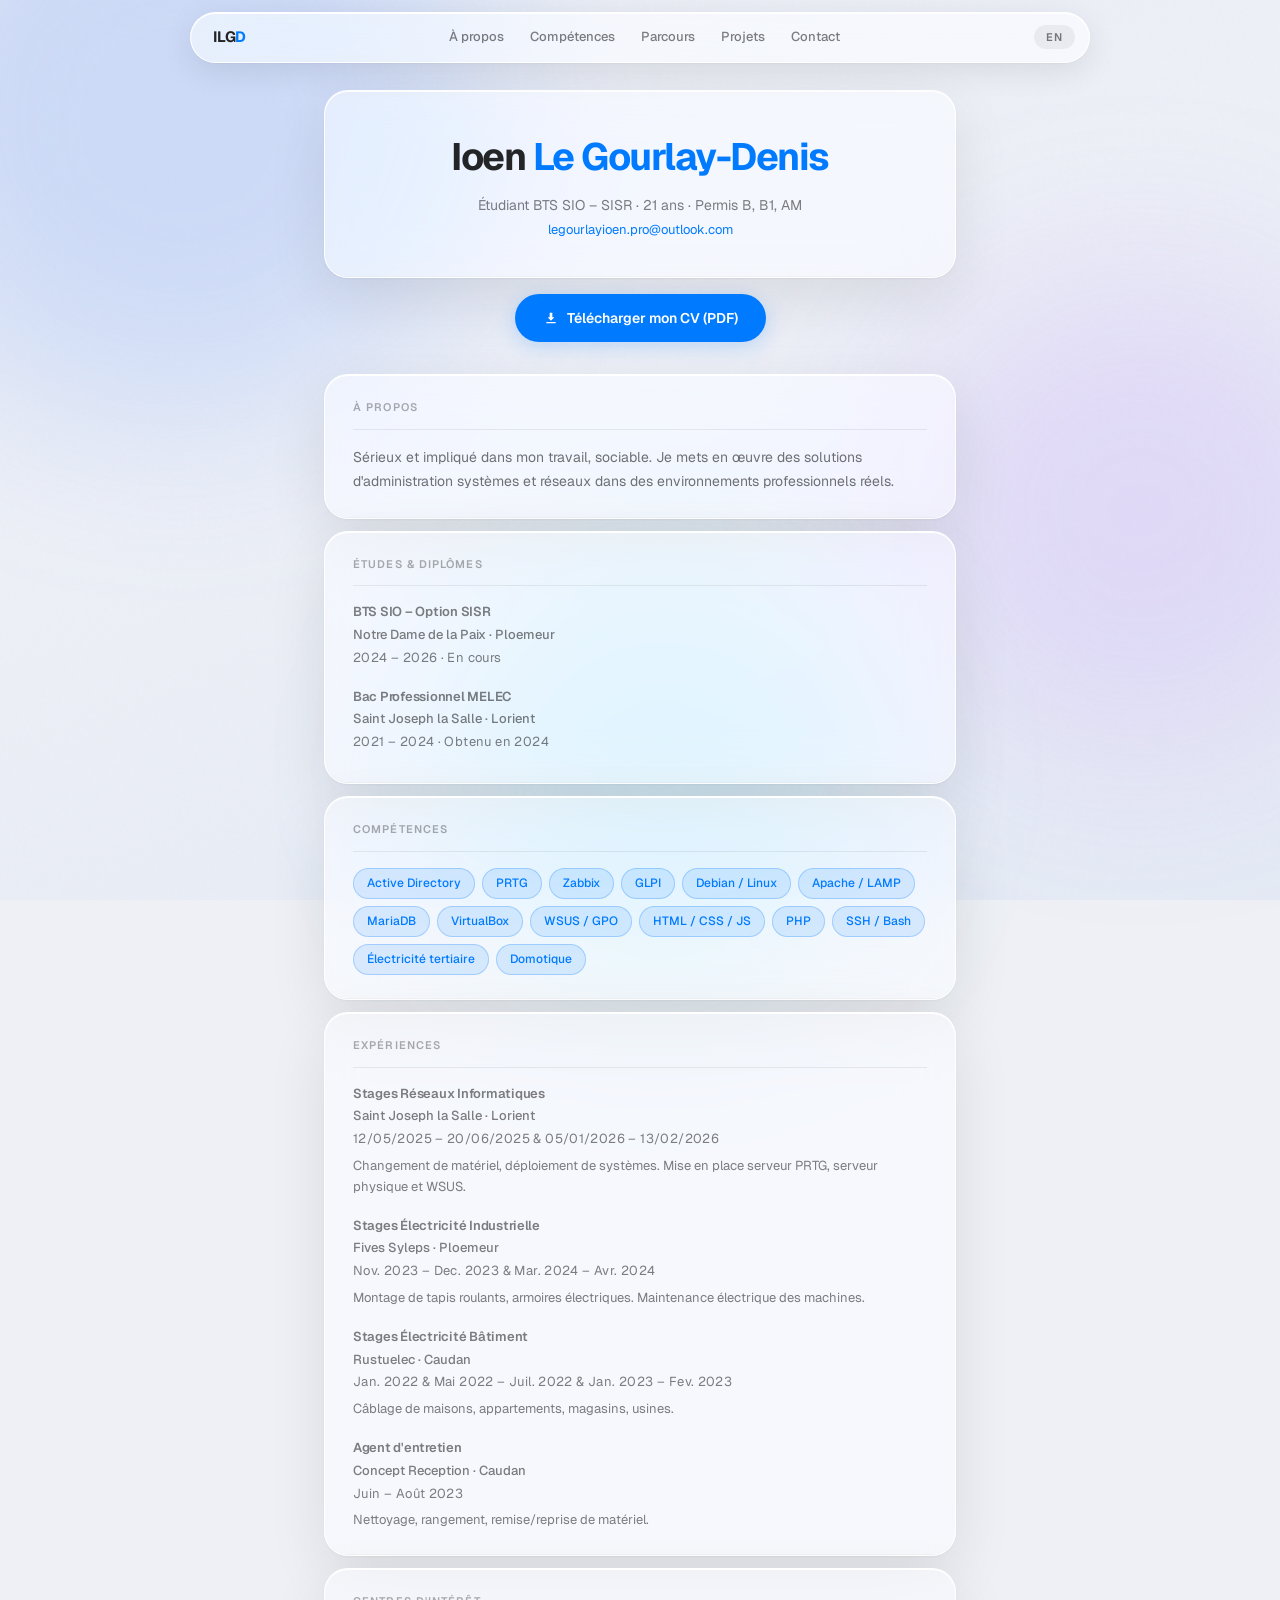
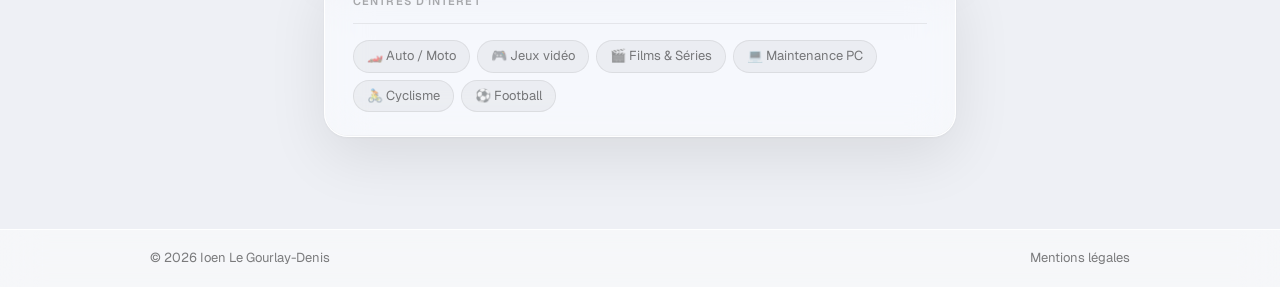
==== cv.html @ 11f740ef "Add files via upload" ====
<!DOCTYPE html>
<html lang="fr">
<head>
  <meta charset="UTF-8"/>
  <meta name="viewport" content="width=device-width,initial-scale=1.0"/>
  <title>CV — Ioen Le Gourlay-Denis</title>
  <link rel="preconnect" href="https://fonts.googleapis.com"/>
  <link rel="preconnect" href="https://fonts.gstatic.com" crossorigin/>
  <link href="https://fonts.googleapis.com/css2?family=Geist:wght@300;400;500;600;700;900&display=swap" rel="stylesheet"/>
  <link rel="stylesheet" href="styles.css"/>
</head>
<body>
<div class="bg-canvas" aria-hidden="true">
  <div class="bg-blob b1"></div><div class="bg-blob b2"></div><div class="bg-blob b3"></div>
  <div class="bg-noise"></div>
</div>
<nav class="site-nav" id="nav">
  <div class="nav-pill">
    <a href="index.html" class="nav-logo">ILG<em>D</em></a>
    <div class="nav-links">
      <a href="index.html#about"    class="nav-a" data-fr="À propos"    data-en="About">À propos</a>
      <a href="index.html#skills"   class="nav-a" data-fr="Compétences" data-en="Skills">Compétences</a>
      <a href="index.html#parcours" class="nav-a" data-fr="Parcours"    data-en="Journey">Parcours</a>
      <a href="index.html#projets"  class="nav-a" data-fr="Projets"     data-en="Projects">Projets</a>
      <a href="index.html#contact"  class="nav-a" data-fr="Contact"     data-en="Contact">Contact</a>
    </div>
    <button class="lang-btn" id="langBtn">EN</button>
    <button class="burger" id="burger"><span></span><span></span></button>
  </div>
</nav>
<div class="mobile-drawer glass" id="drawer">
  <a href="index.html#about"    data-fr="À propos"    data-en="About">À propos</a>
  <a href="index.html#skills"   data-fr="Compétences" data-en="Skills">Compétences</a>
  <a href="index.html#parcours" data-fr="Parcours"    data-en="Journey">Parcours</a>
  <a href="index.html#projets"  data-fr="Projets"     data-en="Projects">Projets</a>
  <a href="index.html#contact"  data-fr="Contact"     data-en="Contact">Contact</a>
</div>

<main class="cv-page">
  <div class="container" style="max-width:680px; margin-top: 90px;">

    <div class="glass cv-top-card ios-anim" data-d="0">
      <div class="cv-name">Ioen <span>Le Gourlay-Denis</span></div>
      <p class="cv-subtitle" data-fr="Étudiant BTS SIO – SISR · 21 ans · Permis B, B1, AM" data-en="BTS SIO – SISR Student · 21 y.o. · Driving licences B, B1, AM">Étudiant BTS SIO – SISR · 21 ans · Permis B, B1, AM</p>
      <p class="cv-email">legourlayioen.pro@outlook.com</p>
    </div>

    <div class="cv-dl-wrap ios-anim" data-d="60">
      <a href="cv_hellocv.pdf" download class="btn-dl">
        <svg width="16" height="16" viewBox="0 0 24 24" fill="currentColor" aria-hidden="true"><path d="M12 16l-5-5h3V4h4v7h3l-5 5zm-7 2h14v2H5v-2z"/></svg>
        <span data-fr="Télécharger mon CV (PDF)" data-en="Download my CV (PDF)">Télécharger mon CV (PDF)</span>
      </a>
    </div>

    <div class="glass cv-block ios-anim" data-d="100">
      <p class="cv-block-title" data-fr="À propos" data-en="About">À propos</p>
      <p style="font-size:14px;color:rgba(0,0,0,0.55);line-height:1.7" data-fr="Sérieux et impliqué dans mon travail, sociable. Je mets en œuvre des solutions d'administration systèmes et réseaux dans des environnements professionnels réels." data-en="Committed and thorough in my work, sociable. I implement systems and network administration solutions in real professional environments.">Sérieux et impliqué dans mon travail, sociable. Je mets en œuvre des solutions d'administration systèmes et réseaux dans des environnements professionnels réels.</p>
    </div>

    <div class="glass cv-block ios-anim" data-d="140">
      <p class="cv-block-title" data-fr="Études & Diplômes" data-en="Education">Études & Diplômes</p>
      <div class="cv-entry">
        <p class="cv-entry-name" data-fr="BTS SIO – Option SISR" data-en="BTS SIO – SISR">BTS SIO – Option SISR</p>
        <p class="cv-entry-place">Notre Dame de la Paix · Ploemeur</p>
        <p class="cv-entry-date" data-fr="2024 – 2026 · En cours" data-en="2024 – 2026 · Ongoing">2024 – 2026 · En cours</p>
      </div>
      <div class="cv-entry">
        <p class="cv-entry-name" data-fr="Bac Professionnel MELEC" data-en="Vocational Bac – MELEC">Bac Professionnel MELEC</p>
        <p class="cv-entry-place">Saint Joseph la Salle · Lorient</p>
        <p class="cv-entry-date" data-fr="2021 – 2024 · Obtenu en 2024" data-en="2021 – 2024 · Obtained in 2024">2021 – 2024 · Obtenu en 2024</p>
      </div>
    </div>

    <div class="glass cv-block ios-anim" data-d="180">
      <p class="cv-block-title" data-fr="Compétences" data-en="Skills">Compétences</p>
      <div class="skill-chips">
        <span class="skill-chip">Active Directory</span>
        <span class="skill-chip">PRTG</span>
        <span class="skill-chip">Zabbix</span>
        <span class="skill-chip">GLPI</span>
        <span class="skill-chip">Debian / Linux</span>
        <span class="skill-chip">Apache / LAMP</span>
        <span class="skill-chip">MariaDB</span>
        <span class="skill-chip">VirtualBox</span>
        <span class="skill-chip">WSUS / GPO</span>
        <span class="skill-chip">HTML / CSS / JS</span>
        <span class="skill-chip">PHP</span>
        <span class="skill-chip">SSH / Bash</span>
        <span class="skill-chip" data-fr="Électricité tertiaire" data-en="Tertiary electricity">Électricité tertiaire</span>
        <span class="skill-chip" data-fr="Domotique" data-en="Home automation">Domotique</span>
      </div>
    </div>

    <div class="glass cv-block ios-anim" data-d="220">
      <p class="cv-block-title" data-fr="Expériences" data-en="Experience">Expériences</p>
      <div class="cv-entry">
        <p class="cv-entry-name" data-fr="Stages Réseaux Informatiques" data-en="IT Network Internships">Stages Réseaux Informatiques</p>
        <p class="cv-entry-place">Saint Joseph la Salle · Lorient</p>
        <p class="cv-entry-date">12/05/2025 – 20/06/2025 &amp; 05/01/2026 – 13/02/2026</p>
        <p data-fr="Changement de matériel, déploiement de systèmes. Mise en place serveur PRTG, serveur physique et WSUS." data-en="Hardware upgrades, systems deployment. Setup of PRTG server, physical server and WSUS.">Changement de matériel, déploiement de systèmes. Mise en place serveur PRTG, serveur physique et WSUS.</p>
      </div>
      <div class="cv-entry">
        <p class="cv-entry-name" data-fr="Stages Électricité Industrielle" data-en="Industrial Electrical Internships">Stages Électricité Industrielle</p>
        <p class="cv-entry-place">Fives Syleps · Ploemeur</p>
        <p class="cv-entry-date">Nov. 2023 – Dec. 2023 & Mar. 2024 – Avr. 2024</p>
        <p data-fr="Montage de tapis roulants, armoires électriques. Maintenance électrique des machines." data-en="Assembly of conveyor belts, electrical panels. Machine electrical maintenance.">Montage de tapis roulants, armoires électriques. Maintenance électrique des machines.</p>
      </div>
      <div class="cv-entry">
        <p class="cv-entry-name" data-fr="Stages Électricité Bâtiment" data-en="Building Electrical Internships">Stages Électricité Bâtiment</p>
        <p class="cv-entry-place">Rustuelec · Caudan</p>
        <p class="cv-entry-date">Jan. 2022 & Mai 2022 – Juil. 2022 & Jan. 2023 – Fev. 2023</p>
        <p data-fr="Câblage de maisons, appartements, magasins, usines." data-en="Wiring of houses, apartments, shops and factories.">Câblage de maisons, appartements, magasins, usines.</p>
      </div>
      <div class="cv-entry">
        <p class="cv-entry-name" data-fr="Agent d'entretien" data-en="Maintenance Agent">Agent d'entretien</p>
        <p class="cv-entry-place">Concept Reception · Caudan</p>
        <p class="cv-entry-date" data-fr="Juin – Août 2023" data-en="June – August 2023">Juin – Août 2023</p>
        <p data-fr="Nettoyage, rangement, remise/reprise de matériel." data-en="Cleaning, tidying, equipment handover.">Nettoyage, rangement, remise/reprise de matériel.</p>
      </div>
    </div>

    <div class="glass cv-block ios-anim" data-d="260">
      <p class="cv-block-title" data-fr="Centres d'intérêt" data-en="Interests">Centres d'intérêt</p>
      <div class="interest-chips">
        <span class="interest-chip">🏎️ Auto / Moto</span>
        <span class="interest-chip">🎮 Jeux vidéo</span>
        <span class="interest-chip">🎬 Films &amp; Séries</span>
        <span class="interest-chip">💻 Maintenance PC</span>
        <span class="interest-chip">🚴 Cyclisme</span>
        <span class="interest-chip">⚽ Football</span>
      </div>
    </div>

  </div>
</main>

<footer class="site-footer">
  <div class="footer-inner">
    <span>© 2026 Ioen Le Gourlay-Denis</span>
    <a href="mentions-legales.html" data-fr="Mentions légales" data-en="Legal notice">Mentions légales</a>
  </div>
</footer>
<script src="script.js"></script>
</body>
</html>
---- styles.css ----
@import url('https://fonts.googleapis.com/css2?family=Geist:wght@300;400;500;600;700;900&display=swap');

/* ── Reset ── */
*,*::before,*::after{margin:0;padding:0;box-sizing:border-box;}
html{scroll-behavior:smooth;height:100%;}
body{
  font-family:'Geist',system-ui,sans-serif;
  background:#eef0f5;
  color:#0a0a0f;
  line-height:1.6;
  overflow-x:hidden;
  min-height:100%;
}
img{max-width:100%;display:block;}
a{color:inherit;text-decoration:none;}
ul{list-style:none;}
button{cursor:pointer;border:none;background:none;font-family:inherit;}

/* ── CSS Variables ── */
:root{
  --blue:#007AFF;
  --blue-light:rgba(0,122,255,0.12);
  --blue-border:rgba(0,122,255,0.25);
  --blue-glow:rgba(0,122,255,0.22);
  --glass-bg:rgba(255,255,255,0.52);
  --glass-border:rgba(255,255,255,0.95);
  --glass-shadow:0 1px 0 rgba(255,255,255,1) inset, 0 -0.5px 0 rgba(0,0,0,0.05) inset, 0 20px 60px rgba(0,0,0,0.09), 0 1px 3px rgba(0,0,0,0.05);
  --text:rgba(0,0,0,0.85);
  --text-2:rgba(0,0,0,0.5);
  --text-3:rgba(0,0,0,0.32);
  --nav-h:64px;
  --r:24px;
  --r-sm:16px;
  --r-xs:10px;
}

/* ── Background ── */
.bg-canvas{
  position:fixed;inset:0;z-index:0;pointer-events:none;
  background:linear-gradient(160deg,#e8ecf5 0%,#edf0f7 40%,#e4eaf5 100%);
}
.bg-blob{position:absolute;border-radius:50%;filter:blur(90px);pointer-events:none;}
.b1{width:600px;height:600px;top:-180px;left:-120px;background:rgba(100,150,255,0.22);animation:blobDrift 18s ease-in-out infinite;}
.b2{width:480px;height:480px;top:30%;right:-100px;background:rgba(180,130,255,0.18);animation:blobDrift 22s ease-in-out infinite reverse;}
.b3{width:420px;height:420px;bottom:-80px;left:35%;background:rgba(80,200,220,0.16);animation:blobDrift 26s ease-in-out infinite;}
@keyframes blobDrift{
  0%,100%{transform:translate(0,0) scale(1);}
  33%{transform:translate(30px,-50px) scale(1.06);}
  66%{transform:translate(-25px,35px) scale(0.94);}
}
.bg-noise{position:absolute;inset:0;opacity:0.025;background-image:url("data:image/svg+xml,%3Csvg viewBox='0 0 256 256' xmlns='http://www.w3.org/2000/svg'%3E%3Cfilter id='n'%3E%3CfeTurbulence type='fractalNoise' baseFrequency='0.9' numOctaves='4'/%3E%3C/filter%3E%3Crect width='100%25' height='100%25' filter='url(%23n)'/%3E%3C/svg%3E");}

/* ── Glass surface ── */
.glass{
  background:var(--glass-bg);
  backdrop-filter:blur(22px) saturate(1.9);
  -webkit-backdrop-filter:blur(22px) saturate(1.9);
  border:0.5px solid var(--glass-border);
  border-radius:var(--r);
  box-shadow:var(--glass-shadow);
  position:relative;overflow:hidden;
}
/* Top highlight */
.glass::before{
  content:'';position:absolute;top:0;left:0;right:0;height:1px;
  background:linear-gradient(90deg,transparent 0%,rgba(255,255,255,0.95) 25%,rgba(255,255,255,0.95) 75%,transparent 100%);
  pointer-events:none;z-index:1;
}
/* Shimmer sweep */
.glass::after{
  content:'';position:absolute;top:0;left:-80%;width:45%;height:100%;
  background:linear-gradient(110deg,transparent 0%,rgba(255,255,255,0.14) 50%,transparent 100%);
  pointer-events:none;z-index:1;
  animation:shimmerSweep 5s ease-in-out infinite;
}
@keyframes shimmerSweep{0%{left:-80%;}55%,100%{left:130%;}}

/* ── Nav ── */
.site-nav{
  position:fixed;top:0;left:0;right:0;z-index:100;
  padding:12px 24px;
}
.nav-pill{
  max-width:900px;margin:0 auto;
  display:flex;align-items:center;gap:6px;
  background:rgba(255,255,255,0.58);
  backdrop-filter:blur(28px) saturate(2);
  -webkit-backdrop-filter:blur(28px) saturate(2);
  border:0.5px solid rgba(255,255,255,0.98);
  border-radius:100px;
  padding:8px 14px;
  box-shadow:0 1px 0 rgba(255,255,255,1) inset,0 8px 32px rgba(0,0,0,0.09),0 1px 2px rgba(0,0,0,0.04);
}
.nav-logo{font-weight:700;font-size:15px;color:var(--text);letter-spacing:-0.04em;padding:0 8px;flex-shrink:0;}
.nav-logo em{color:var(--blue);font-style:normal;}
.nav-links{display:flex;gap:2px;flex:1;justify-content:center;}
.nav-a{font-size:13px;font-weight:500;color:var(--text-2);padding:6px 12px;border-radius:100px;transition:all 0.2s;}
.nav-a:hover{color:var(--text);background:rgba(0,0,0,0.055);}
.nav-a.active{color:var(--text);background:rgba(0,0,0,0.07);}
.lang-btn{
  font-size:11px;font-weight:600;letter-spacing:0.07em;color:var(--text-2);
  background:rgba(0,0,0,0.055);padding:5px 12px;border-radius:100px;
  transition:all 0.2s;flex-shrink:0;
}
.lang-btn:hover{color:var(--text);background:rgba(0,0,0,0.09);}
.burger{display:none;flex-direction:column;gap:5px;padding:8px;flex-shrink:0;}
.burger span{display:block;width:20px;height:1.5px;background:var(--text-2);border-radius:2px;transition:all 0.25s;}
.burger.open span:first-child{transform:rotate(45deg) translate(4.5px,4.5px);}
.burger.open span:last-child{transform:rotate(-45deg) translate(4.5px,-4.5px);}

/* Mobile drawer */
.mobile-drawer{
  display:none;position:fixed;
  top:calc(var(--nav-h) + 4px);left:12px;right:12px;
  z-index:99;padding:10px;border-radius:var(--r);
  flex-direction:column;gap:2px;
  opacity:0;transform:translateY(-10px) scale(0.97);pointer-events:none;
  transition:all 0.28s cubic-bezier(0.34,1.2,0.64,1);
}
.mobile-drawer.open{opacity:1;transform:translateY(0) scale(1);pointer-events:all;}
.mobile-drawer a{
  display:block;padding:12px 16px;border-radius:var(--r-xs);
  font-size:15px;font-weight:500;color:var(--text-2);
  transition:all 0.18s;
}
.mobile-drawer a:hover{color:var(--text);background:rgba(0,0,0,0.04);}

/* ── Layout ── */
main{position:relative;z-index:1;}
.container{max-width:980px;margin:0 auto;padding:0 24px;}
.section{padding:80px 0;}

/* Section header */
.sec-header{text-align:center;margin-bottom:48px;}
.eyebrow{
  display:inline-block;
  font-size:11px;font-weight:600;letter-spacing:0.1em;text-transform:uppercase;
  color:var(--blue);background:var(--blue-light);
  padding:4px 14px;border-radius:100px;
  border:0.5px solid var(--blue-border);
  margin-bottom:10px;
}
.sec-header h2{
  font-size:clamp(28px,4vw,40px);font-weight:700;
  letter-spacing:-0.04em;color:var(--text);line-height:1.1;
}

/* ── iOS scroll animation ── */
.ios-anim{
  opacity:0;
  transform:translateY(24px);
  filter:blur(6px);
  transition:
    opacity 0.65s cubic-bezier(0.34,1.1,0.64,1),
    transform 0.65s cubic-bezier(0.34,1.1,0.64,1),
    filter 0.65s ease;
}
.ios-anim.in{opacity:1;transform:translateY(0);filter:blur(0);}

/* ── HERO ── */
.hero-section{
  min-height:100vh;display:flex;flex-direction:column;
  align-items:center;justify-content:center;
  padding:calc(var(--nav-h) + 32px) 24px 60px;
  gap:24px;
}
.hero-card{
  width:100%;max-width:520px;
  padding:40px 36px 32px;
  display:flex;flex-direction:column;align-items:center;text-align:center;
}
.hero-photo-wrap{position:relative;margin-bottom:20px;}
.hero-photo{
  width:88px;height:88px;border-radius:50%;object-fit:cover;
  border:2.5px solid rgba(255,255,255,0.9);
  box-shadow:0 0 0 1px rgba(0,0,0,0.06),0 8px 24px rgba(0,0,0,0.12);
}
.hero-photo-ring{
  position:absolute;inset:-5px;border-radius:50%;
  background:conic-gradient(from 180deg,rgba(255,255,255,0.9),rgba(255,255,255,0.1),rgba(255,255,255,0.9));
  z-index:-1;
}
.hero-badge{
  display:inline-block;
  font-size:11px;font-weight:600;letter-spacing:0.08em;text-transform:uppercase;
  color:var(--blue);background:var(--blue-light);
  border:0.5px solid var(--blue-border);
  padding:4px 14px;border-radius:100px;
  margin-bottom:14px;
}
.hero-name{
  font-size:clamp(32px,6vw,52px);font-weight:700;
  letter-spacing:-0.05em;line-height:1.05;
  color:var(--text);margin-bottom:10px;
}
.hero-name span{color:var(--blue);}
.hero-sub{font-size:14px;color:var(--text-2);font-weight:400;letter-spacing:0.01em;margin-bottom:24px;}
.hero-actions{display:flex;gap:10px;justify-content:center;flex-wrap:wrap;margin-bottom:24px;}
.btn-primary{
  background:var(--blue);color:#fff;
  font-size:14px;font-weight:600;
  padding:11px 24px;border-radius:100px;
  transition:all 0.22s;
  box-shadow:0 4px 16px var(--blue-glow);
}
.btn-primary:hover{background:#0066DD;transform:translateY(-2px);box-shadow:0 8px 24px var(--blue-glow);}
.btn-ghost{
  background:rgba(0,0,0,0.055);color:var(--text);
  font-size:14px;font-weight:500;
  padding:11px 24px;border-radius:100px;
  border:0.5px solid rgba(0,0,0,0.1);
  transition:all 0.22s;
}
.btn-ghost:hover{background:rgba(0,0,0,0.09);}
.hero-socials{display:flex;gap:8px;flex-wrap:wrap;justify-content:center;}
.social-pill{
  display:inline-flex;align-items:center;gap:6px;
  font-size:12px;font-weight:500;color:var(--text-2);
  background:rgba(0,0,0,0.045);
  border:0.5px solid rgba(0,0,0,0.08);
  padding:6px 14px;border-radius:100px;
  transition:all 0.2s;
}
.social-pill svg{flex-shrink:0;}
.social-pill:hover{color:var(--text);background:rgba(0,0,0,0.08);transform:translateY(-1px);}

/* Scroll cue */
.scroll-cue{
  display:flex;flex-direction:column;align-items:center;gap:6px;
  animation:scrollBounce 2.5s ease-in-out infinite;
}
.scroll-cue-track{
  width:28px;height:44px;border-radius:14px;
  border:1.5px solid rgba(0,0,0,0.15);
  display:flex;align-items:flex-start;justify-content:center;
  padding-top:6px;
}
.scroll-cue-dot{
  width:4px;height:4px;border-radius:50%;
  background:rgba(0,0,0,0.35);
  animation:scrollDot 2.5s ease-in-out infinite;
}
@keyframes scrollBounce{0%,100%{opacity:0.4;}50%{opacity:0.9;}}
@keyframes scrollDot{0%{transform:translateY(0);opacity:1;}100%{transform:translateY(18px);opacity:0;}}

/* ── ABOUT ── */
.about-grid{
  display:grid;
  grid-template-columns:repeat(auto-fit,minmax(260px,1fr));
  gap:14px;
}
.about-card{padding:28px 24px;}
.about-icon{font-size:28px;margin-bottom:14px;display:block;}
.about-card h3{font-size:16px;font-weight:600;color:var(--text);letter-spacing:-0.02em;margin-bottom:8px;}
.about-card p{font-size:14px;color:var(--text-2);line-height:1.65;}

/* ── SKILLS ── */
.skills-grid{display:grid;grid-template-columns:repeat(auto-fit,minmax(280px,1fr));gap:14px;}
.skill-card{padding:28px 26px;}
.skill-card h3{
  font-size:13px;font-weight:600;letter-spacing:0.06em;text-transform:uppercase;
  color:var(--text-3);margin-bottom:20px;
  padding-bottom:14px;border-bottom:0.5px solid rgba(0,0,0,0.08);
}
.bars{display:flex;flex-direction:column;gap:14px;}
.bar-row{display:flex;align-items:center;gap:10px;}
.bar-row>span{font-size:13px;font-weight:500;color:var(--text);min-width:130px;}
.bar-track{flex:1;height:4px;background:rgba(0,0,0,0.07);border-radius:4px;overflow:hidden;}
.bar-fill{height:100%;border-radius:4px;background:linear-gradient(90deg,var(--blue),#34AADC);width:0;transition:width 1.1s cubic-bezier(0.4,0,0.2,1);}
.bar-row>em{font-style:normal;font-size:12px;font-weight:600;color:var(--blue);min-width:30px;text-align:right;}

/* ── TIMELINE ── */
.timeline{position:relative;max-width:700px;margin:0 auto;padding:4px 0;}
.tl-line{
  position:absolute;top:0;bottom:0;
  left:18px;width:1px;
  background:linear-gradient(to bottom,transparent,rgba(0,0,0,0.12) 8%,rgba(0,0,0,0.12) 92%,transparent);
}
.tl-item{
  display:flex;align-items:flex-start;gap:24px;
  padding-left:52px;margin-bottom:16px;position:relative;
}
.tl-dot{
  position:absolute;left:11px;top:22px;
  width:15px;height:15px;border-radius:50%;
  background:#fff;border:1.5px solid var(--blue);
  box-shadow:0 0 0 4px rgba(0,122,255,0.12);
  flex-shrink:0;
}
.tl-card{padding:22px 24px;width:100%;}
.tl-card time{
  display:inline-block;font-size:11px;font-weight:600;letter-spacing:0.07em;text-transform:uppercase;
  color:var(--blue);margin-bottom:6px;
}
.tl-card h3{font-size:16px;font-weight:600;color:var(--text);letter-spacing:-0.02em;margin-bottom:3px;}
.tl-place{font-size:12px;color:var(--blue);font-weight:500;margin-bottom:8px;}
.tl-card p:last-child{font-size:13px;color:var(--text-2);line-height:1.6;}

/* ── PROJECTS ── */
.projects-grid{
  display:grid;
  grid-template-columns:repeat(auto-fill,minmax(290px,1fr));
  gap:14px;
}
.proj-card{
  display:flex;align-items:flex-start;gap:14px;
  padding:22px 20px;transition:transform 0.25s cubic-bezier(0.34,1.2,0.64,1),box-shadow 0.25s;
}
.proj-card:hover{transform:translateY(-5px);box-shadow:var(--glass-shadow),0 0 0 1px rgba(0,122,255,0.12);}
.proj-icon{
  font-size:22px;width:48px;height:48px;flex-shrink:0;
  display:flex;align-items:center;justify-content:center;
  background:rgba(255,255,255,0.7);border:0.5px solid rgba(0,0,0,0.07);
  border-radius:14px;
}
.proj-body{flex:1;}
.proj-body h3{font-size:15px;font-weight:600;color:var(--text);letter-spacing:-0.02em;margin-bottom:5px;}
.proj-body p{font-size:13px;color:var(--text-2);line-height:1.55;margin-bottom:10px;}
.proj-tags{display:flex;flex-wrap:wrap;gap:5px;}
.proj-tags span{
  font-size:11px;font-weight:500;color:var(--blue);
  background:var(--blue-light);padding:3px 10px;
  border-radius:100px;border:0.5px solid var(--blue-border);
}
.proj-arrow{
  font-size:16px;color:var(--text-3);flex-shrink:0;
  transition:all 0.2s;padding-top:2px;
}
.proj-card:hover .proj-arrow{color:var(--blue);transform:translate(2px,-2px);}

/* ── CONTACT ── */
.contact-grid{display:grid;grid-template-columns:1fr 1.5fr;gap:14px;align-items:start;}
.contact-info-card,.contact-form-card{padding:28px 26px;}
.contact-info-card h3,.contact-form-card h3{
  font-size:16px;font-weight:600;color:var(--text);letter-spacing:-0.02em;margin-bottom:20px;
}
.contact-rows{display:flex;flex-direction:column;gap:8px;}
.cr{
  display:flex;align-items:center;gap:12px;
  padding:14px 16px;border-radius:var(--r-sm);
  background:rgba(255,255,255,0.5);
  border:0.5px solid rgba(255,255,255,0.9);
  transition:all 0.22s;
}
.cr:hover{background:rgba(255,255,255,0.75);transform:translateX(3px);}
.cr-icon{font-size:18px;flex-shrink:0;}
.cr-texts{display:flex;flex-direction:column;gap:1px;}
.cr-label{font-size:11px;font-weight:600;letter-spacing:0.07em;text-transform:uppercase;color:var(--text-3);}
.cr-val{font-size:13px;font-weight:500;color:var(--text);}

/* Form */
.cform{display:flex;flex-direction:column;gap:14px;}
.cform-row{display:flex;flex-direction:column;gap:6px;}
.cform-row label{font-size:12px;font-weight:600;letter-spacing:0.05em;text-transform:uppercase;color:var(--text-3);}
.cform-row input,.cform-row textarea{
  background:rgba(255,255,255,0.55);
  border:0.5px solid rgba(0,0,0,0.1);
  border-radius:var(--r-xs);
  font-family:'Geist',sans-serif;
  font-size:14px;color:var(--text);
  padding:11px 14px;outline:none;resize:none;
  transition:all 0.2s;
}
.cform-row input::placeholder,.cform-row textarea::placeholder{color:var(--text-3);}
.cform-row input:focus,.cform-row textarea:focus{
  border-color:rgba(0,122,255,0.5);
  background:rgba(255,255,255,0.8);
  box-shadow:0 0 0 4px rgba(0,122,255,0.1);
}
.btn-block{width:100%;justify-content:center;font-size:15px;padding:13px;}
.form-status{font-size:13px;color:var(--blue);text-align:center;min-height:1.2em;margin-top:2px;}

/* ── CV PAGE ── */
.cv-page{padding-top:calc(var(--nav-h)+40px);padding-bottom:80px;}
.cv-top-card{max-width:640px;margin:0 auto 16px;padding:36px 32px;text-align:center;}
.cv-name{font-size:clamp(26px,4vw,38px);font-weight:700;letter-spacing:-0.04em;color:var(--text);margin-bottom:6px;}
.cv-name span{color:var(--blue);}
.cv-subtitle{font-size:14px;color:var(--text-2);margin-bottom:4px;}
.cv-email{font-size:13px;color:var(--blue);}
.cv-dl-wrap{max-width:640px;margin:0 auto 32px;display:flex;justify-content:center;}
.btn-dl{
  display:inline-flex;align-items:center;gap:8px;
  background:var(--blue);color:#fff;
  font-size:14px;font-weight:600;
  padding:13px 28px;border-radius:100px;
  box-shadow:0 4px 20px var(--blue-glow);
  transition:all 0.22s;
}
.btn-dl:hover{background:#0066DD;transform:translateY(-2px);box-shadow:0 8px 28px var(--blue-glow);}
.cv-block{max-width:640px;margin:0 auto 12px;padding:24px 28px;}
.cv-block-title{
  font-size:11px;font-weight:600;letter-spacing:0.1em;text-transform:uppercase;
  color:var(--text-3);margin-bottom:16px;
  padding-bottom:12px;border-bottom:0.5px solid rgba(0,0,0,0.07);
}
.cv-entry{margin-bottom:18px;}
.cv-entry:last-child{margin-bottom:0;}
.cv-entry-name{font-size:15px;font-weight:600;color:var(--text);letter-spacing:-0.02em;margin-bottom:2px;}
.cv-entry-place{font-size:12px;color:var(--blue);font-weight:500;margin-bottom:2px;}
.cv-entry-date{font-size:11px;color:var(--text-3);letter-spacing:0.03em;margin-bottom:6px;}
.cv-entry p{font-size:13px;color:var(--text-2);line-height:1.6;}
.skill-chips{display:flex;flex-wrap:wrap;gap:7px;}
.skill-chip{
  font-size:12px;font-weight:500;color:var(--blue);
  background:var(--blue-light);padding:5px 13px;
  border-radius:100px;border:0.5px solid var(--blue-border);
}
.interest-chips{display:flex;flex-wrap:wrap;gap:7px;}
.interest-chip{
  font-size:13px;color:var(--text-2);
  background:rgba(0,0,0,0.045);padding:5px 13px;
  border-radius:100px;border:0.5px solid rgba(0,0,0,0.07);
}

/* ── PROJECT DETAIL ── */
.proj-detail-page{padding-top:calc(var(--nav-h)+40px);padding-bottom:80px;}
.proj-detail-page .container{max-width:760px;}
.proj-detail-hero{margin-bottom:28px;}
.proj-detail-hero .eyebrow{margin-bottom:10px;}
.proj-detail-hero h1{
  font-size:clamp(26px,4vw,40px);font-weight:700;
  letter-spacing:-0.04em;color:var(--text);margin-bottom:8px;line-height:1.1;
}
.proj-detail-hero .meta{font-size:13px;color:var(--text-2);line-height:1.6;}
.detail-card{padding:26px;margin-bottom:12px;}
.detail-card h2{
  font-size:14px;font-weight:600;letter-spacing:0.05em;text-transform:uppercase;
  color:var(--text-3);margin-bottom:14px;
  padding-bottom:10px;border-bottom:0.5px solid rgba(0,0,0,0.07);
}
.detail-card h3{font-size:14px;font-weight:600;color:var(--text);margin:14px 0 6px;}
.detail-card p{font-size:14px;color:var(--text-2);line-height:1.7;margin-bottom:8px;}
.detail-card ul,.detail-card ol{
  font-size:14px;color:var(--text-2);line-height:1.7;
  padding-left:20px;margin-bottom:8px;
}
.detail-card li{margin-bottom:4px;}
.detail-card pre{
  background:rgba(0,0,0,0.04);border:0.5px solid rgba(0,0,0,0.09);
  border-radius:var(--r-xs);padding:16px;
  overflow-x:auto;font-size:13px;color:rgba(0,0,0,0.75);
  line-height:1.6;margin:10px 0;
  font-family:'Geist Mono','Fira Code',monospace;
}
.detail-card code{
  font-family:'Geist Mono','Fira Code',monospace;
  font-size:0.88em;color:var(--blue);
  background:var(--blue-light);padding:1px 6px;border-radius:5px;
}
.detail-card pre code{background:none;color:inherit;padding:0;}

/* ── FOOTER ── */
.site-footer{
  position:relative;z-index:1;
  background:rgba(255,255,255,0.45);
  backdrop-filter:blur(20px);
  -webkit-backdrop-filter:blur(20px);
  border-top:0.5px solid rgba(255,255,255,0.9);
  padding:18px 24px;
}
.footer-inner{
  max-width:980px;margin:0 auto;
  display:flex;justify-content:space-between;align-items:center;flex-wrap:wrap;gap:12px;
  font-size:13px;color:var(--text-2);
}
.footer-inner a{color:var(--text-2);transition:color 0.2s;}
.footer-inner a:hover{color:var(--blue);}

/* ── Responsive ── */
@media(max-width:860px){
  .nav-links{display:none;}
  .burger{display:flex;}
  .mobile-drawer{display:flex;}
  .contact-grid{grid-template-columns:1fr;}
}
@media(max-width:600px){
  .section{padding:56px 0;}
  .hero-name{font-size:34px;}
  .about-grid,.skills-grid{grid-template-columns:1fr;}
  .projects-grid{grid-template-columns:1fr;}
  .hero-actions{flex-direction:column;align-items:stretch;}
  .btn-primary,.btn-ghost{text-align:center;}
}
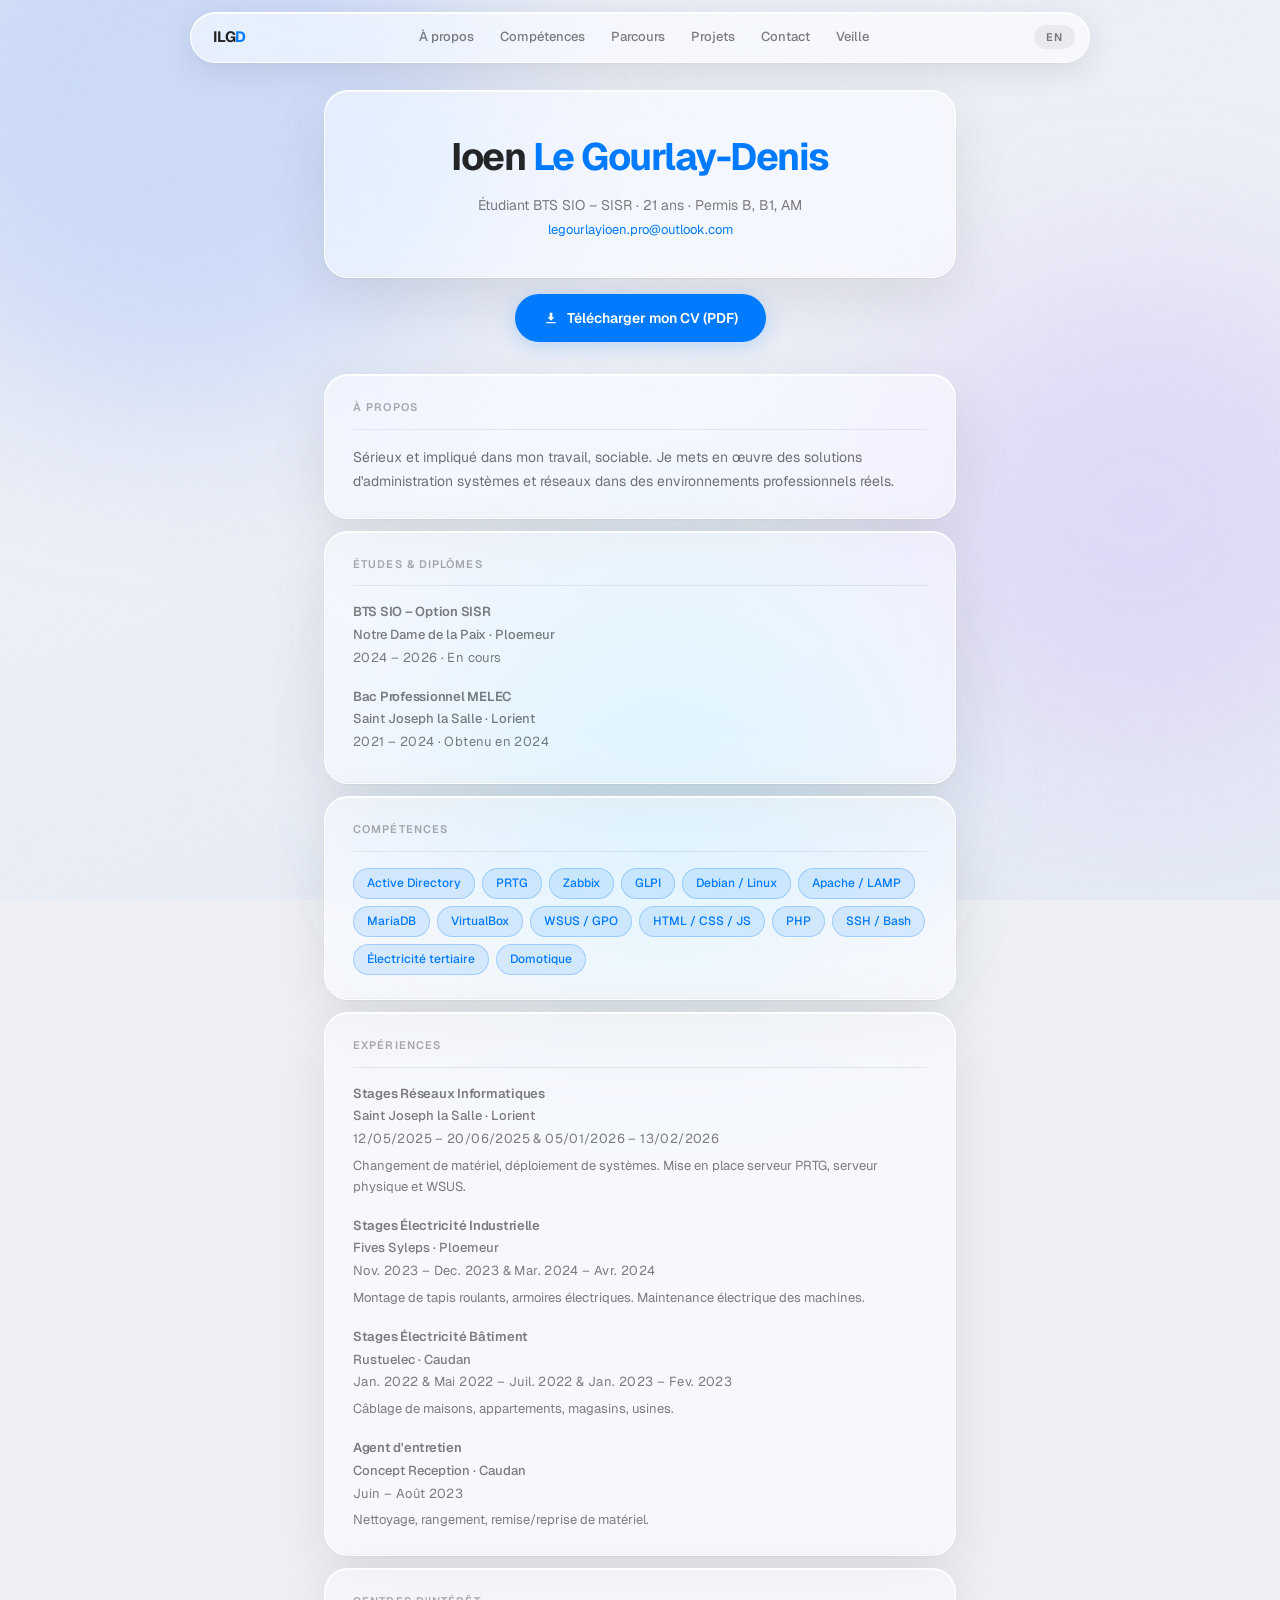
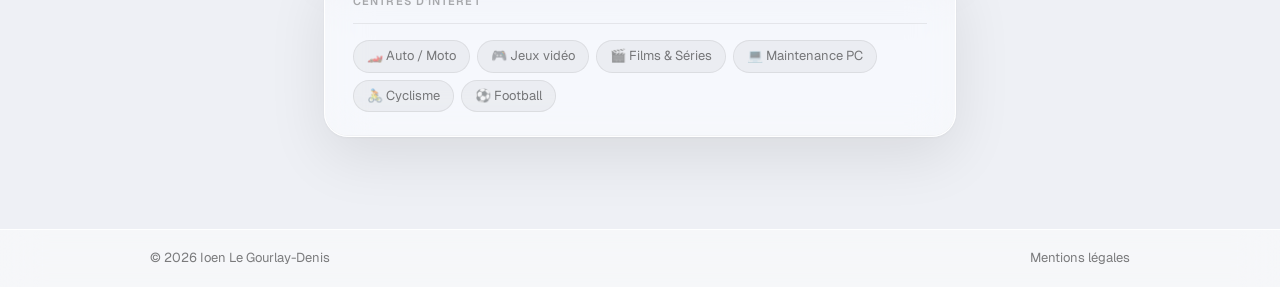
==== commit e5070bb9: "Update cv.html" ====
--- a/cv.html
+++ b/cv.html
@@ -23,6 +23,7 @@
       <a href="index.html#parcours" class="nav-a" data-fr="Parcours"    data-en="Journey">Parcours</a>
       <a href="index.html#projets"  class="nav-a" data-fr="Projets"     data-en="Projects">Projets</a>
       <a href="index.html#contact"  class="nav-a" data-fr="Contact"     data-en="Contact">Contact</a>
+      <a href="veilletechnologique.html"   class="nav-a" data-fr="Veille"          data-en="Tech Watch">Veille</a>
     </div>
     <button class="lang-btn" id="langBtn">EN</button>
     <button class="burger" id="burger"><span></span><span></span></button>
@@ -34,6 +35,7 @@
   <a href="index.html#parcours" data-fr="Parcours"    data-en="Journey">Parcours</a>
   <a href="index.html#projets"  data-fr="Projets"     data-en="Projects">Projets</a>
   <a href="index.html#contact"  data-fr="Contact"     data-en="Contact">Contact</a>
+  <a href="veilletechnologique.html"   class="nav-a" data-fr="Veille"          data-en="Tech Watch">Veille</a>
 </div>
 
 <main class="cv-page">
@@ -142,4 +144,4 @@
 </footer>
 <script src="script.js"></script>
 </body>
-</html>+</html>
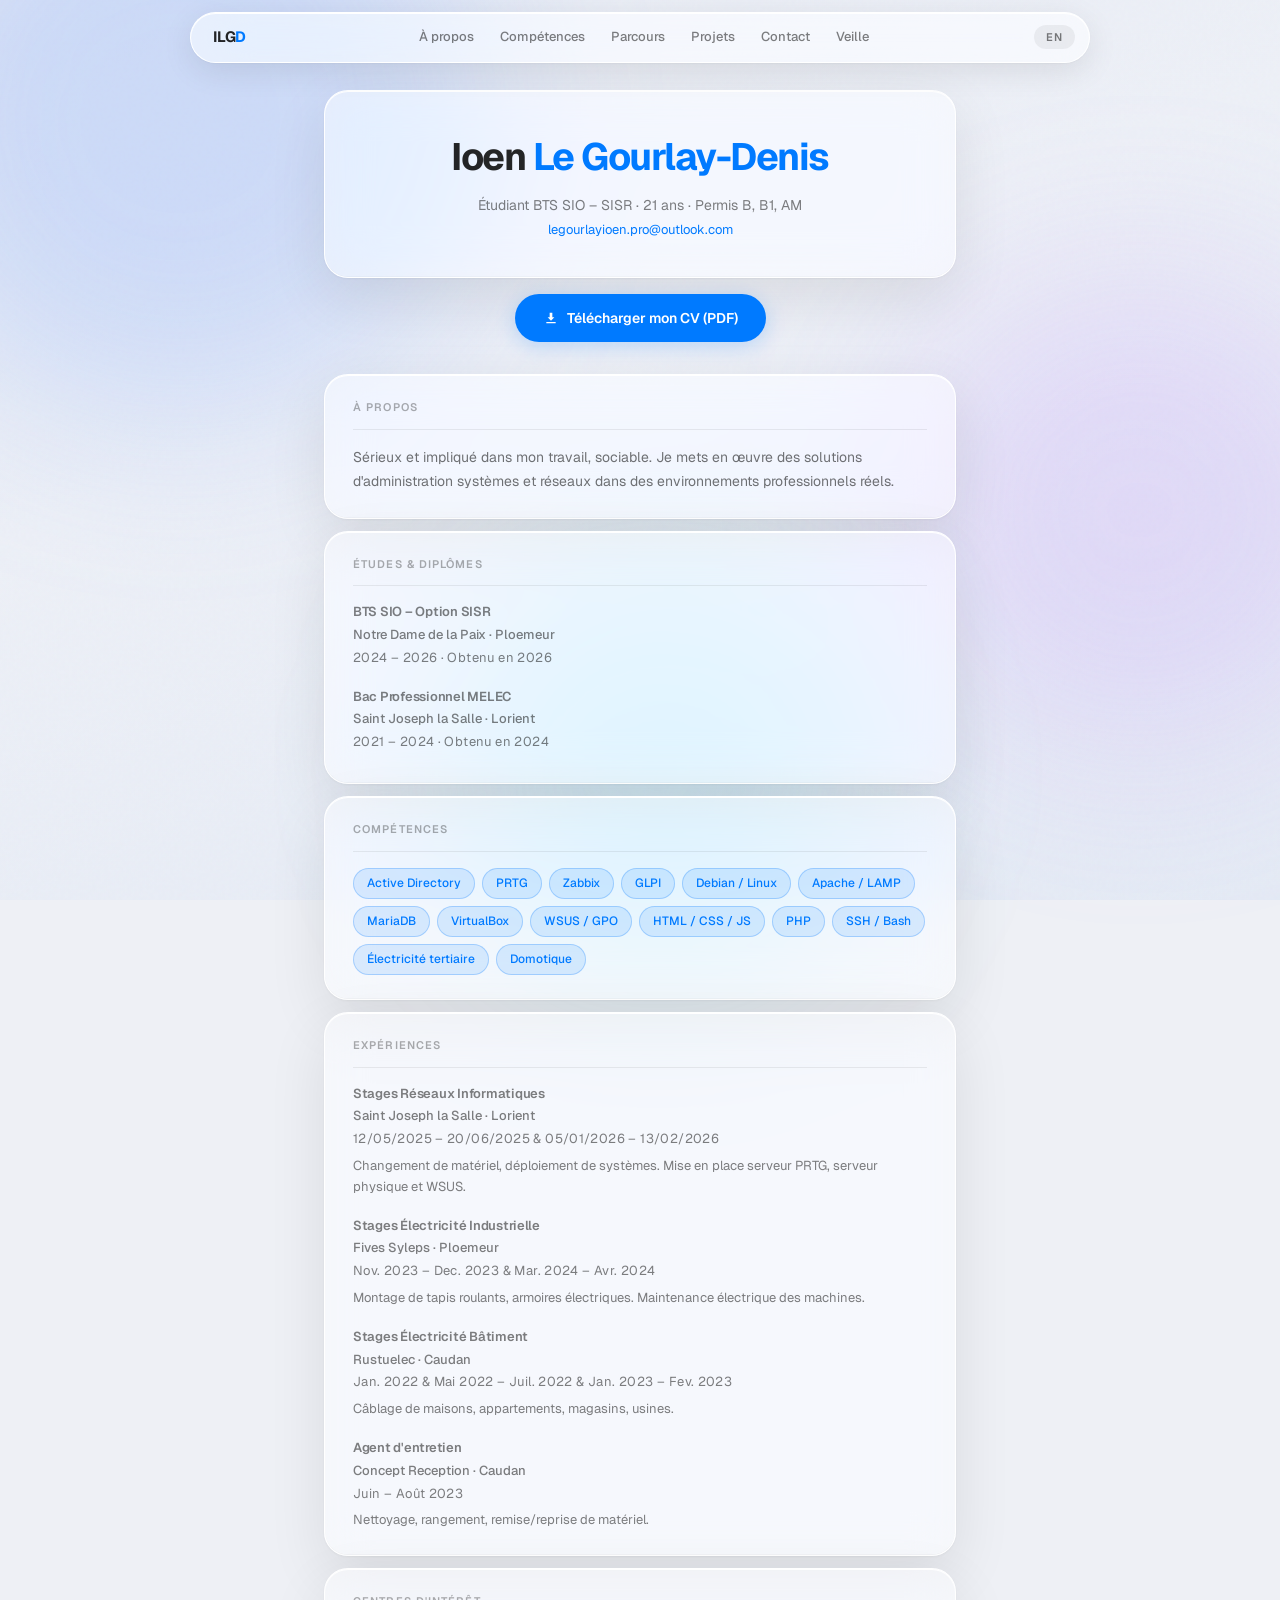
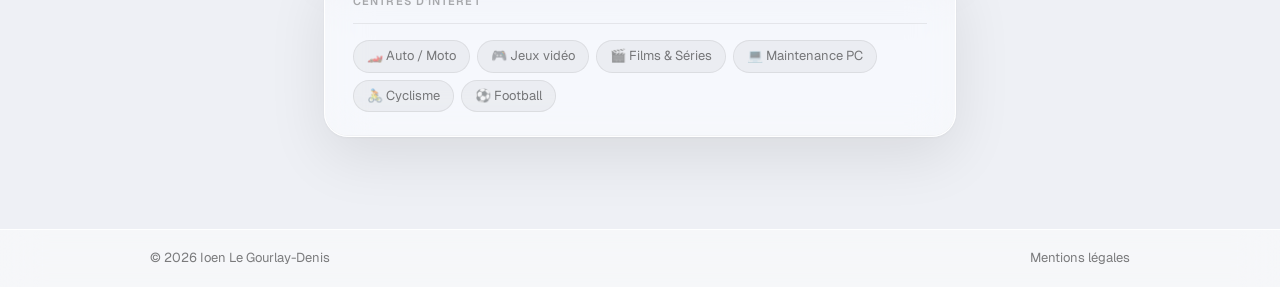
==== commit 2f1ca91c: "Update cv.html" ====
--- a/cv.html
+++ b/cv.html
@@ -64,7 +64,7 @@
       <div class="cv-entry">
         <p class="cv-entry-name" data-fr="BTS SIO – Option SISR" data-en="BTS SIO – SISR">BTS SIO – Option SISR</p>
         <p class="cv-entry-place">Notre Dame de la Paix · Ploemeur</p>
-        <p class="cv-entry-date" data-fr="2024 – 2026 · En cours" data-en="2024 – 2026 · Ongoing">2024 – 2026 · En cours</p>
+        <p class="cv-entry-date" data-fr="2024 – 2026 · Obtenu en 2026" data-en="2024 – 2026 · Obtained in 2026">2024 – 2026 · Obtenu en 2026</p>
       </div>
       <div class="cv-entry">
         <p class="cv-entry-name" data-fr="Bac Professionnel MELEC" data-en="Vocational Bac – MELEC">Bac Professionnel MELEC</p>
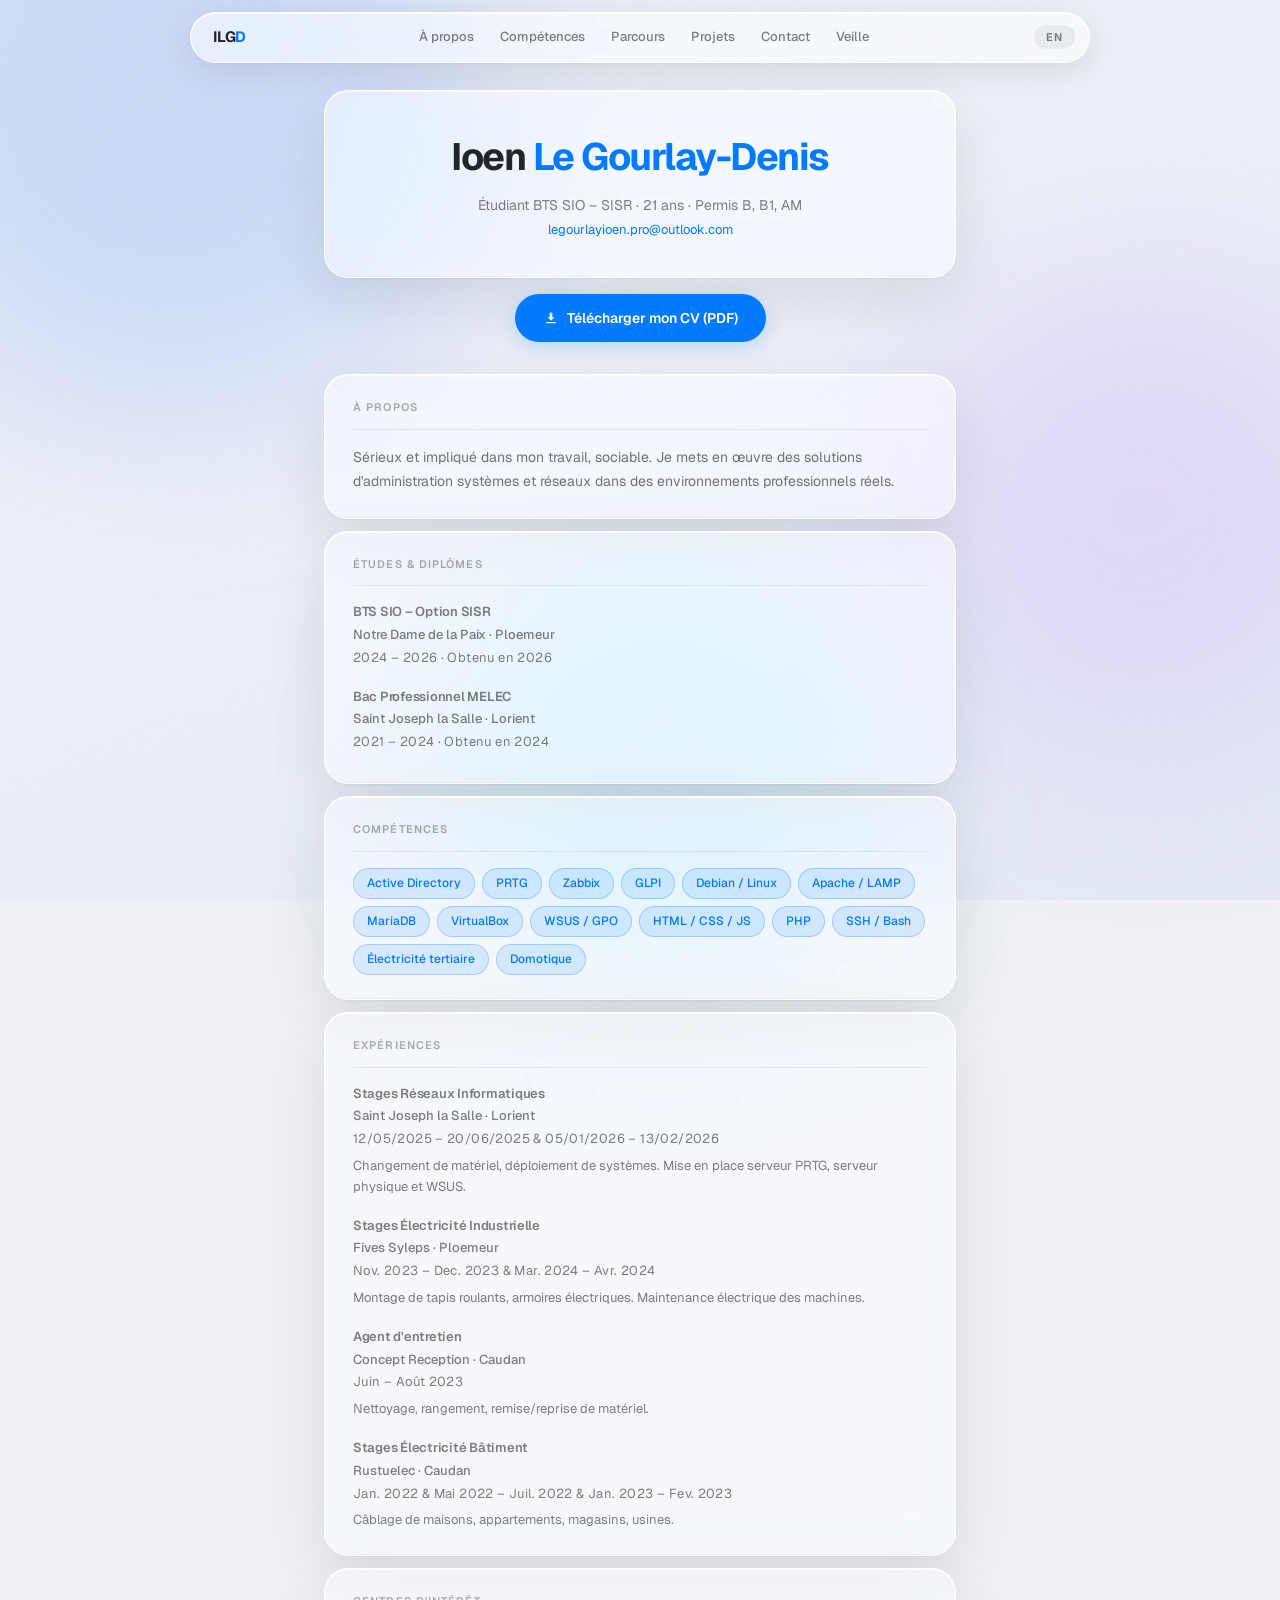
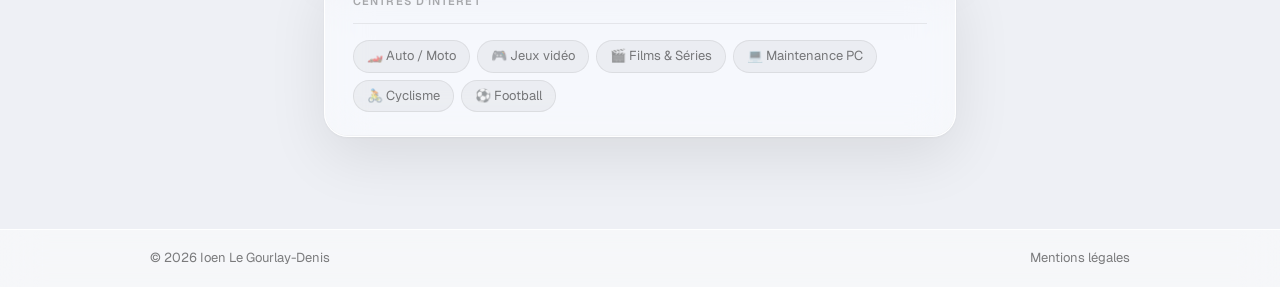
==== commit 23297739: "Update cv.html" ====
--- a/cv.html
+++ b/cv.html
@@ -108,16 +108,16 @@
         <p data-fr="Montage de tapis roulants, armoires électriques. Maintenance électrique des machines." data-en="Assembly of conveyor belts, electrical panels. Machine electrical maintenance.">Montage de tapis roulants, armoires électriques. Maintenance électrique des machines.</p>
       </div>
       <div class="cv-entry">
+        <p class="cv-entry-name" data-fr="Agent d'entretien" data-en="Maintenance Agent">Agent d'entretien</p>
+        <p class="cv-entry-place">Concept Reception · Caudan</p>
+        <p class="cv-entry-date" data-fr="Juin – Août 2023" data-en="June – August 2023">Juin – Août 2023</p>
+        <p data-fr="Nettoyage, rangement, remise/reprise de matériel." data-en="Cleaning, tidying, equipment handover.">Nettoyage, rangement, remise/reprise de matériel.</p>
+      </div>
+      <div class="cv-entry">
         <p class="cv-entry-name" data-fr="Stages Électricité Bâtiment" data-en="Building Electrical Internships">Stages Électricité Bâtiment</p>
         <p class="cv-entry-place">Rustuelec · Caudan</p>
         <p class="cv-entry-date">Jan. 2022 & Mai 2022 – Juil. 2022 & Jan. 2023 – Fev. 2023</p>
         <p data-fr="Câblage de maisons, appartements, magasins, usines." data-en="Wiring of houses, apartments, shops and factories.">Câblage de maisons, appartements, magasins, usines.</p>
-      </div>
-      <div class="cv-entry">
-        <p class="cv-entry-name" data-fr="Agent d'entretien" data-en="Maintenance Agent">Agent d'entretien</p>
-        <p class="cv-entry-place">Concept Reception · Caudan</p>
-        <p class="cv-entry-date" data-fr="Juin – Août 2023" data-en="June – August 2023">Juin – Août 2023</p>
-        <p data-fr="Nettoyage, rangement, remise/reprise de matériel." data-en="Cleaning, tidying, equipment handover.">Nettoyage, rangement, remise/reprise de matériel.</p>
       </div>
     </div>
 
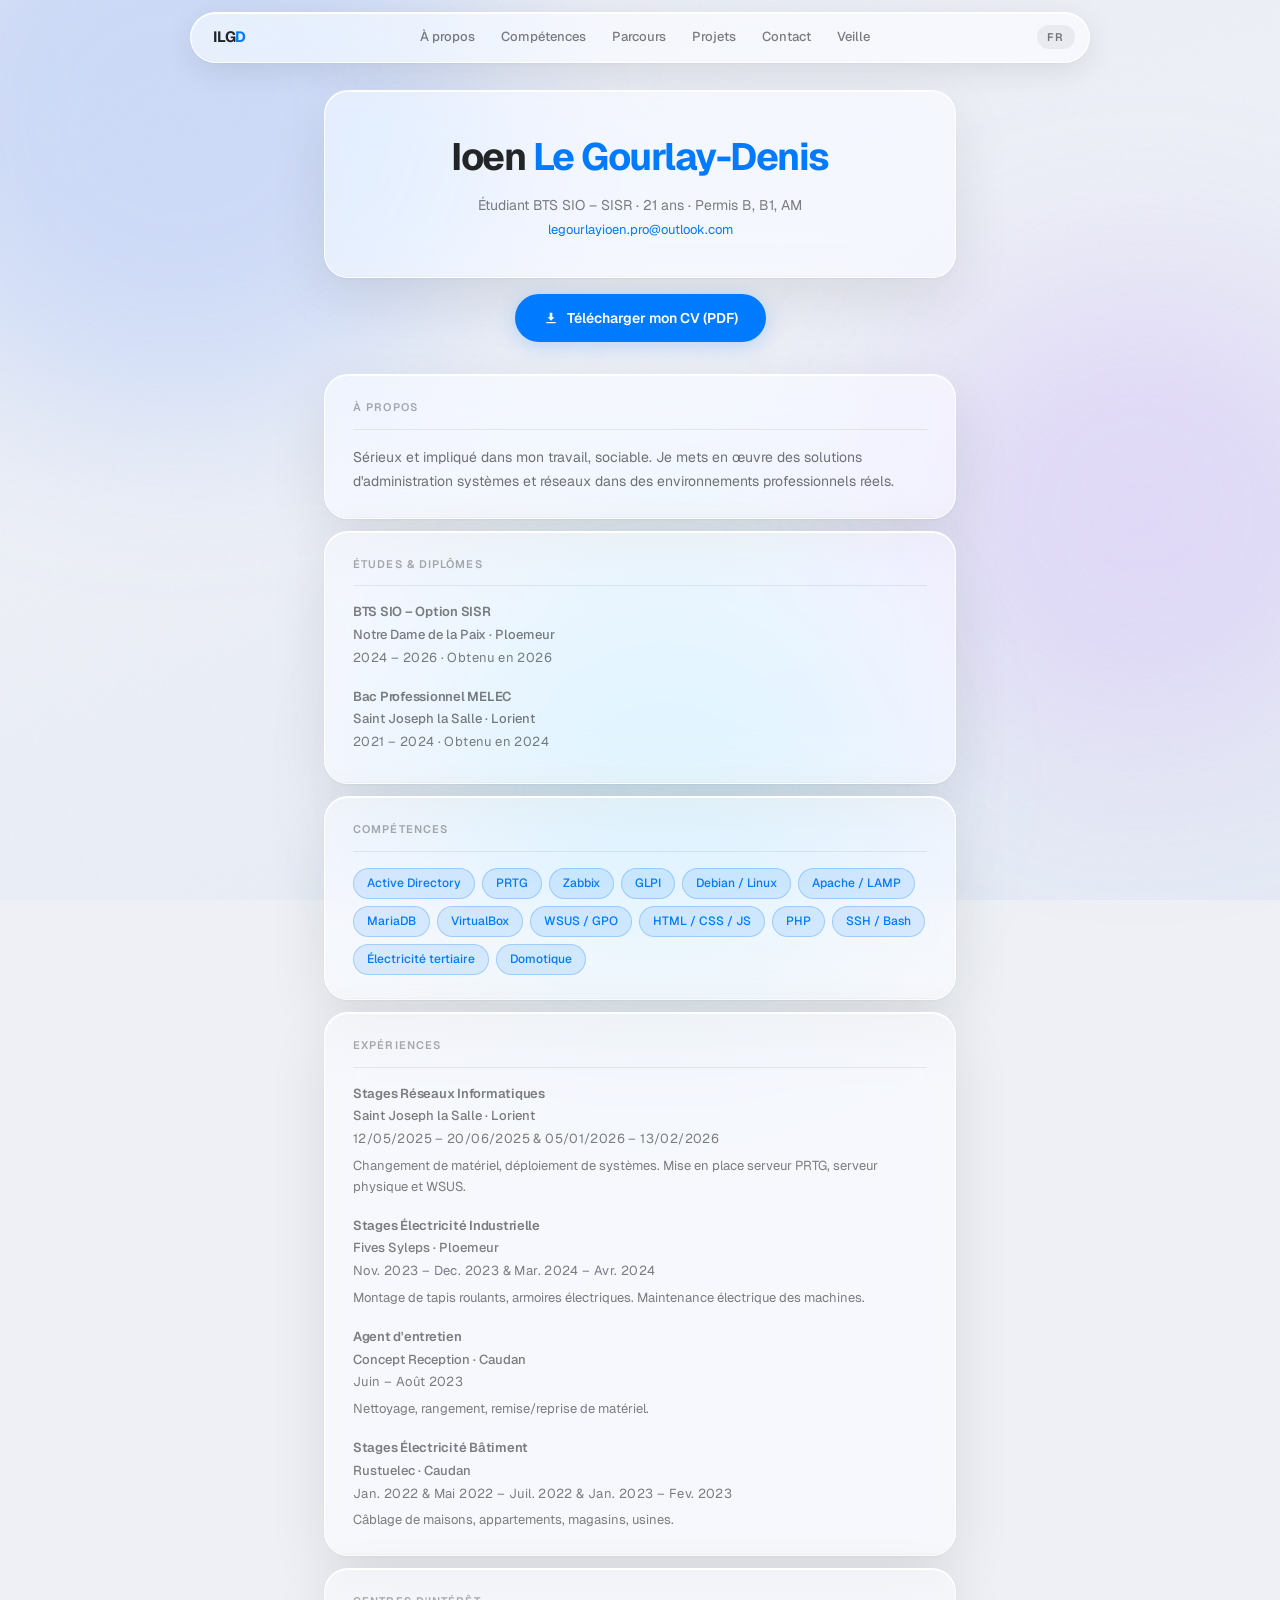
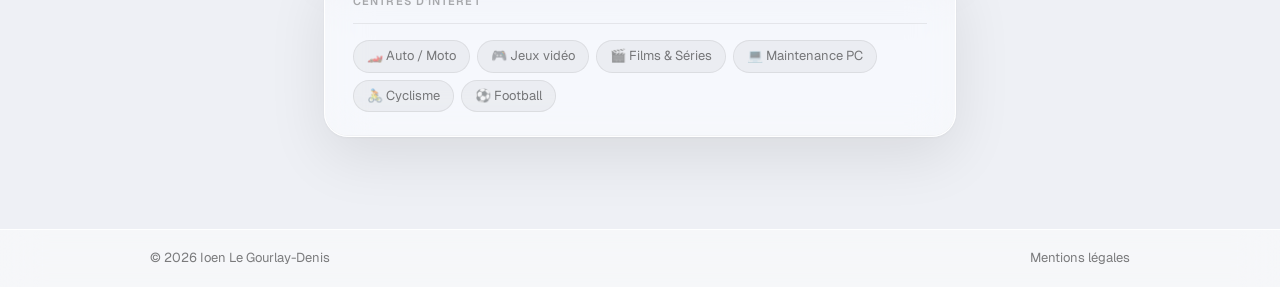
==== commit 277dc74a: "Add files via upload" ====
--- a/cv.html
+++ b/cv.html
@@ -1,147 +1,158 @@
-<!DOCTYPE html>
-<html lang="fr">
-<head>
-  <meta charset="UTF-8"/>
-  <meta name="viewport" content="width=device-width,initial-scale=1.0"/>
-  <title>CV — Ioen Le Gourlay-Denis</title>
-  <link rel="preconnect" href="https://fonts.googleapis.com"/>
-  <link rel="preconnect" href="https://fonts.gstatic.com" crossorigin/>
-  <link href="https://fonts.googleapis.com/css2?family=Geist:wght@300;400;500;600;700;900&display=swap" rel="stylesheet"/>
-  <link rel="stylesheet" href="styles.css"/>
-</head>
-<body>
-<div class="bg-canvas" aria-hidden="true">
-  <div class="bg-blob b1"></div><div class="bg-blob b2"></div><div class="bg-blob b3"></div>
-  <div class="bg-noise"></div>
-</div>
-<nav class="site-nav" id="nav">
-  <div class="nav-pill">
-    <a href="index.html" class="nav-logo">ILG<em>D</em></a>
-    <div class="nav-links">
-      <a href="index.html#about"    class="nav-a" data-fr="À propos"    data-en="About">À propos</a>
-      <a href="index.html#skills"   class="nav-a" data-fr="Compétences" data-en="Skills">Compétences</a>
-      <a href="index.html#parcours" class="nav-a" data-fr="Parcours"    data-en="Journey">Parcours</a>
-      <a href="index.html#projets"  class="nav-a" data-fr="Projets"     data-en="Projects">Projets</a>
-      <a href="index.html#contact"  class="nav-a" data-fr="Contact"     data-en="Contact">Contact</a>
-      <a href="veilletechnologique.html"   class="nav-a" data-fr="Veille"          data-en="Tech Watch">Veille</a>
-    </div>
-    <button class="lang-btn" id="langBtn">EN</button>
-    <button class="burger" id="burger"><span></span><span></span></button>
-  </div>
-</nav>
-<div class="mobile-drawer glass" id="drawer">
-  <a href="index.html#about"    data-fr="À propos"    data-en="About">À propos</a>
-  <a href="index.html#skills"   data-fr="Compétences" data-en="Skills">Compétences</a>
-  <a href="index.html#parcours" data-fr="Parcours"    data-en="Journey">Parcours</a>
-  <a href="index.html#projets"  data-fr="Projets"     data-en="Projects">Projets</a>
-  <a href="index.html#contact"  data-fr="Contact"     data-en="Contact">Contact</a>
-  <a href="veilletechnologique.html"   class="nav-a" data-fr="Veille"          data-en="Tech Watch">Veille</a>
-</div>
-
-<main class="cv-page">
-  <div class="container" style="max-width:680px; margin-top: 90px;">
-
-    <div class="glass cv-top-card ios-anim" data-d="0">
-      <div class="cv-name">Ioen <span>Le Gourlay-Denis</span></div>
-      <p class="cv-subtitle" data-fr="Étudiant BTS SIO – SISR · 21 ans · Permis B, B1, AM" data-en="BTS SIO – SISR Student · 21 y.o. · Driving licences B, B1, AM">Étudiant BTS SIO – SISR · 21 ans · Permis B, B1, AM</p>
-      <p class="cv-email">legourlayioen.pro@outlook.com</p>
-    </div>
-
-    <div class="cv-dl-wrap ios-anim" data-d="60">
-      <a href="cv_hellocv.pdf" download class="btn-dl">
-        <svg width="16" height="16" viewBox="0 0 24 24" fill="currentColor" aria-hidden="true"><path d="M12 16l-5-5h3V4h4v7h3l-5 5zm-7 2h14v2H5v-2z"/></svg>
-        <span data-fr="Télécharger mon CV (PDF)" data-en="Download my CV (PDF)">Télécharger mon CV (PDF)</span>
-      </a>
-    </div>
-
-    <div class="glass cv-block ios-anim" data-d="100">
-      <p class="cv-block-title" data-fr="À propos" data-en="About">À propos</p>
-      <p style="font-size:14px;color:rgba(0,0,0,0.55);line-height:1.7" data-fr="Sérieux et impliqué dans mon travail, sociable. Je mets en œuvre des solutions d'administration systèmes et réseaux dans des environnements professionnels réels." data-en="Committed and thorough in my work, sociable. I implement systems and network administration solutions in real professional environments.">Sérieux et impliqué dans mon travail, sociable. Je mets en œuvre des solutions d'administration systèmes et réseaux dans des environnements professionnels réels.</p>
-    </div>
-
-    <div class="glass cv-block ios-anim" data-d="140">
-      <p class="cv-block-title" data-fr="Études & Diplômes" data-en="Education">Études & Diplômes</p>
-      <div class="cv-entry">
-        <p class="cv-entry-name" data-fr="BTS SIO – Option SISR" data-en="BTS SIO – SISR">BTS SIO – Option SISR</p>
-        <p class="cv-entry-place">Notre Dame de la Paix · Ploemeur</p>
-        <p class="cv-entry-date" data-fr="2024 – 2026 · Obtenu en 2026" data-en="2024 – 2026 · Obtained in 2026">2024 – 2026 · Obtenu en 2026</p>
-      </div>
-      <div class="cv-entry">
-        <p class="cv-entry-name" data-fr="Bac Professionnel MELEC" data-en="Vocational Bac – MELEC">Bac Professionnel MELEC</p>
-        <p class="cv-entry-place">Saint Joseph la Salle · Lorient</p>
-        <p class="cv-entry-date" data-fr="2021 – 2024 · Obtenu en 2024" data-en="2021 – 2024 · Obtained in 2024">2021 – 2024 · Obtenu en 2024</p>
-      </div>
-    </div>
-
-    <div class="glass cv-block ios-anim" data-d="180">
-      <p class="cv-block-title" data-fr="Compétences" data-en="Skills">Compétences</p>
-      <div class="skill-chips">
-        <span class="skill-chip">Active Directory</span>
-        <span class="skill-chip">PRTG</span>
-        <span class="skill-chip">Zabbix</span>
-        <span class="skill-chip">GLPI</span>
-        <span class="skill-chip">Debian / Linux</span>
-        <span class="skill-chip">Apache / LAMP</span>
-        <span class="skill-chip">MariaDB</span>
-        <span class="skill-chip">VirtualBox</span>
-        <span class="skill-chip">WSUS / GPO</span>
-        <span class="skill-chip">HTML / CSS / JS</span>
-        <span class="skill-chip">PHP</span>
-        <span class="skill-chip">SSH / Bash</span>
-        <span class="skill-chip" data-fr="Électricité tertiaire" data-en="Tertiary electricity">Électricité tertiaire</span>
-        <span class="skill-chip" data-fr="Domotique" data-en="Home automation">Domotique</span>
-      </div>
-    </div>
-
-    <div class="glass cv-block ios-anim" data-d="220">
-      <p class="cv-block-title" data-fr="Expériences" data-en="Experience">Expériences</p>
-      <div class="cv-entry">
-        <p class="cv-entry-name" data-fr="Stages Réseaux Informatiques" data-en="IT Network Internships">Stages Réseaux Informatiques</p>
-        <p class="cv-entry-place">Saint Joseph la Salle · Lorient</p>
-        <p class="cv-entry-date">12/05/2025 – 20/06/2025 &amp; 05/01/2026 – 13/02/2026</p>
-        <p data-fr="Changement de matériel, déploiement de systèmes. Mise en place serveur PRTG, serveur physique et WSUS." data-en="Hardware upgrades, systems deployment. Setup of PRTG server, physical server and WSUS.">Changement de matériel, déploiement de systèmes. Mise en place serveur PRTG, serveur physique et WSUS.</p>
-      </div>
-      <div class="cv-entry">
-        <p class="cv-entry-name" data-fr="Stages Électricité Industrielle" data-en="Industrial Electrical Internships">Stages Électricité Industrielle</p>
-        <p class="cv-entry-place">Fives Syleps · Ploemeur</p>
-        <p class="cv-entry-date">Nov. 2023 – Dec. 2023 & Mar. 2024 – Avr. 2024</p>
-        <p data-fr="Montage de tapis roulants, armoires électriques. Maintenance électrique des machines." data-en="Assembly of conveyor belts, electrical panels. Machine electrical maintenance.">Montage de tapis roulants, armoires électriques. Maintenance électrique des machines.</p>
-      </div>
-      <div class="cv-entry">
-        <p class="cv-entry-name" data-fr="Agent d'entretien" data-en="Maintenance Agent">Agent d'entretien</p>
-        <p class="cv-entry-place">Concept Reception · Caudan</p>
-        <p class="cv-entry-date" data-fr="Juin – Août 2023" data-en="June – August 2023">Juin – Août 2023</p>
-        <p data-fr="Nettoyage, rangement, remise/reprise de matériel." data-en="Cleaning, tidying, equipment handover.">Nettoyage, rangement, remise/reprise de matériel.</p>
-      </div>
-      <div class="cv-entry">
-        <p class="cv-entry-name" data-fr="Stages Électricité Bâtiment" data-en="Building Electrical Internships">Stages Électricité Bâtiment</p>
-        <p class="cv-entry-place">Rustuelec · Caudan</p>
-        <p class="cv-entry-date">Jan. 2022 & Mai 2022 – Juil. 2022 & Jan. 2023 – Fev. 2023</p>
-        <p data-fr="Câblage de maisons, appartements, magasins, usines." data-en="Wiring of houses, apartments, shops and factories.">Câblage de maisons, appartements, magasins, usines.</p>
-      </div>
-    </div>
-
-    <div class="glass cv-block ios-anim" data-d="260">
-      <p class="cv-block-title" data-fr="Centres d'intérêt" data-en="Interests">Centres d'intérêt</p>
-      <div class="interest-chips">
-        <span class="interest-chip">🏎️ Auto / Moto</span>
-        <span class="interest-chip">🎮 Jeux vidéo</span>
-        <span class="interest-chip">🎬 Films &amp; Séries</span>
-        <span class="interest-chip">💻 Maintenance PC</span>
-        <span class="interest-chip">🚴 Cyclisme</span>
-        <span class="interest-chip">⚽ Football</span>
-      </div>
-    </div>
-
-  </div>
-</main>
-
-<footer class="site-footer">
-  <div class="footer-inner">
-    <span>© 2026 Ioen Le Gourlay-Denis</span>
-    <a href="mentions-legales.html" data-fr="Mentions légales" data-en="Legal notice">Mentions légales</a>
-  </div>
-</footer>
-<script src="script.js"></script>
-</body>
-</html>
+<!DOCTYPE html>
+<html lang="fr">
+<head>
+  <meta charset="UTF-8"/>
+  <meta name="viewport" content="width=device-width,initial-scale=1.0"/>
+  <title>CV — Ioen Le Gourlay-Denis</title>
+  <link rel="preconnect" href="https://fonts.googleapis.com"/>
+  <link rel="preconnect" href="https://fonts.gstatic.com" crossorigin/>
+  <link href="https://fonts.googleapis.com/css2?family=Geist:wght@300;400;500;600;700;900&display=swap" rel="stylesheet"/>
+  <link rel="stylesheet" href="styles.css"/>
+</head>
+<body>
+<div class="bg-canvas" aria-hidden="true">
+  <div class="bg-blob b1"></div><div class="bg-blob b2"></div><div class="bg-blob b3"></div>
+  <div class="bg-noise"></div>
+</div>
+<nav class="site-nav" id="nav">
+  <div class="nav-pill">
+    <a href="index.html" class="nav-logo">ILG<em>D</em></a>
+    <div class="nav-links">
+      <a href="index.html#about"    class="nav-a" data-fr="À propos"    data-en="About">À propos</a>
+      <a href="index.html#skills"   class="nav-a" data-fr="Compétences" data-en="Skills">Compétences</a>
+      <a href="index.html#parcours" class="nav-a" data-fr="Parcours"    data-en="Journey">Parcours</a>
+      <a href="index.html#projets"  class="nav-a" data-fr="Projets"     data-en="Projects">Projets</a>
+      <a href="index.html#contact"  class="nav-a" data-fr="Contact"     data-en="Contact">Contact</a>
+      <a href="veilletechnologique.html"   class="nav-a" data-fr="Veille"          data-en="Tech Watch">Veille</a>
+    </div>
+    <select class="lang-select" id="langSelect" aria-label="Changer la langue">
+      <option value="fr">FR</option>
+      <option value="en">EN</option>
+      <option value="es">ES</option>
+      <option value="de">DE</option>
+      <option value="pt">PT</option>
+      <option value="it">IT</option>
+      <option value="br">BR</option>
+      <option value="sv">SV</option>
+      <option value="nl">NL</option>
+      <option value="pl">PL</option>
+    </select>
+    <button class="burger" id="burger"><span></span><span></span></button>
+  </div>
+</nav>
+<div class="mobile-drawer glass" id="drawer">
+  <a href="index.html#about"    data-fr="À propos"    data-en="About">À propos</a>
+  <a href="index.html#skills"   data-fr="Compétences" data-en="Skills">Compétences</a>
+  <a href="index.html#parcours" data-fr="Parcours"    data-en="Journey">Parcours</a>
+  <a href="index.html#projets"  data-fr="Projets"     data-en="Projects">Projets</a>
+  <a href="index.html#contact"  data-fr="Contact"     data-en="Contact">Contact</a>
+  <a href="veilletechnologique.html"   class="nav-a" data-fr="Veille"          data-en="Tech Watch">Veille</a>
+</div>
+
+<main class="cv-page">
+  <div class="container" style="max-width:680px; margin-top: 90px;">
+
+    <div class="glass cv-top-card ios-anim" data-d="0">
+      <div class="cv-name">Ioen <span>Le Gourlay-Denis</span></div>
+      <p class="cv-subtitle" data-fr="Étudiant BTS SIO – SISR · 21 ans · Permis B, B1, AM" data-en="BTS SIO – SISR Student · 21 y.o. · Driving licences B, B1, AM">Étudiant BTS SIO – SISR · 21 ans · Permis B, B1, AM</p>
+      <p class="cv-email">legourlayioen.pro@outlook.com</p>
+    </div>
+
+    <div class="cv-dl-wrap ios-anim" data-d="60">
+      <a href="cv_hellocv.pdf" download class="btn-dl">
+        <svg width="16" height="16" viewBox="0 0 24 24" fill="currentColor" aria-hidden="true"><path d="M12 16l-5-5h3V4h4v7h3l-5 5zm-7 2h14v2H5v-2z"/></svg>
+        <span data-fr="Télécharger mon CV (PDF)" data-en="Download my CV (PDF)">Télécharger mon CV (PDF)</span>
+      </a>
+    </div>
+
+    <div class="glass cv-block ios-anim" data-d="100">
+      <p class="cv-block-title" data-fr="À propos" data-en="About">À propos</p>
+      <p style="font-size:14px;color:rgba(0,0,0,0.55);line-height:1.7" data-fr="Sérieux et impliqué dans mon travail, sociable. Je mets en œuvre des solutions d'administration systèmes et réseaux dans des environnements professionnels réels." data-en="Committed and thorough in my work, sociable. I implement systems and network administration solutions in real professional environments.">Sérieux et impliqué dans mon travail, sociable. Je mets en œuvre des solutions d'administration systèmes et réseaux dans des environnements professionnels réels.</p>
+    </div>
+
+    <div class="glass cv-block ios-anim" data-d="140">
+      <p class="cv-block-title" data-fr="Études & Diplômes" data-en="Education">Études & Diplômes</p>
+      <div class="cv-entry">
+        <p class="cv-entry-name" data-fr="BTS SIO – Option SISR" data-en="BTS SIO – SISR">BTS SIO – Option SISR</p>
+        <p class="cv-entry-place">Notre Dame de la Paix · Ploemeur</p>
+        <p class="cv-entry-date" data-fr="2024 – 2026 · Obtenu en 2026" data-en="2024 – 2026 · Obtained in 2026">2024 – 2026 · Obtenu en 2026</p>
+      </div>
+      <div class="cv-entry">
+        <p class="cv-entry-name" data-fr="Bac Professionnel MELEC" data-en="Vocational Bac – MELEC">Bac Professionnel MELEC</p>
+        <p class="cv-entry-place">Saint Joseph la Salle · Lorient</p>
+        <p class="cv-entry-date" data-fr="2021 – 2024 · Obtenu en 2024" data-en="2021 – 2024 · Obtained in 2024">2021 – 2024 · Obtenu en 2024</p>
+      </div>
+    </div>
+
+    <div class="glass cv-block ios-anim" data-d="180">
+      <p class="cv-block-title" data-fr="Compétences" data-en="Skills">Compétences</p>
+      <div class="skill-chips">
+        <span class="skill-chip">Active Directory</span>
+        <span class="skill-chip">PRTG</span>
+        <span class="skill-chip">Zabbix</span>
+        <span class="skill-chip">GLPI</span>
+        <span class="skill-chip">Debian / Linux</span>
+        <span class="skill-chip">Apache / LAMP</span>
+        <span class="skill-chip">MariaDB</span>
+        <span class="skill-chip">VirtualBox</span>
+        <span class="skill-chip">WSUS / GPO</span>
+        <span class="skill-chip">HTML / CSS / JS</span>
+        <span class="skill-chip">PHP</span>
+        <span class="skill-chip">SSH / Bash</span>
+        <span class="skill-chip" data-fr="Électricité tertiaire" data-en="Tertiary electricity">Électricité tertiaire</span>
+        <span class="skill-chip" data-fr="Domotique" data-en="Home automation">Domotique</span>
+      </div>
+    </div>
+
+    <div class="glass cv-block ios-anim" data-d="220">
+      <p class="cv-block-title" data-fr="Expériences" data-en="Experience">Expériences</p>
+      <div class="cv-entry">
+        <p class="cv-entry-name" data-fr="Stages Réseaux Informatiques" data-en="IT Network Internships">Stages Réseaux Informatiques</p>
+        <p class="cv-entry-place">Saint Joseph la Salle · Lorient</p>
+        <p class="cv-entry-date">12/05/2025 – 20/06/2025 &amp; 05/01/2026 – 13/02/2026</p>
+        <p data-fr="Changement de matériel, déploiement de systèmes. Mise en place serveur PRTG, serveur physique et WSUS." data-en="Hardware upgrades, systems deployment. Setup of PRTG server, physical server and WSUS.">Changement de matériel, déploiement de systèmes. Mise en place serveur PRTG, serveur physique et WSUS.</p>
+      </div>
+      <div class="cv-entry">
+        <p class="cv-entry-name" data-fr="Stages Électricité Industrielle" data-en="Industrial Electrical Internships">Stages Électricité Industrielle</p>
+        <p class="cv-entry-place">Fives Syleps · Ploemeur</p>
+        <p class="cv-entry-date">Nov. 2023 – Dec. 2023 & Mar. 2024 – Avr. 2024</p>
+        <p data-fr="Montage de tapis roulants, armoires électriques. Maintenance électrique des machines." data-en="Assembly of conveyor belts, electrical panels. Machine electrical maintenance.">Montage de tapis roulants, armoires électriques. Maintenance électrique des machines.</p>
+      </div>
+      <div class="cv-entry">
+        <p class="cv-entry-name" data-fr="Agent d'entretien" data-en="Maintenance Agent">Agent d'entretien</p>
+        <p class="cv-entry-place">Concept Reception · Caudan</p>
+        <p class="cv-entry-date" data-fr="Juin – Août 2023" data-en="June – August 2023">Juin – Août 2023</p>
+        <p data-fr="Nettoyage, rangement, remise/reprise de matériel." data-en="Cleaning, tidying, equipment handover.">Nettoyage, rangement, remise/reprise de matériel.</p>
+      </div>
+      <div class="cv-entry">
+        <p class="cv-entry-name" data-fr="Stages Électricité Bâtiment" data-en="Building Electrical Internships">Stages Électricité Bâtiment</p>
+        <p class="cv-entry-place">Rustuelec · Caudan</p>
+        <p class="cv-entry-date">Jan. 2022 & Mai 2022 – Juil. 2022 & Jan. 2023 – Fev. 2023</p>
+        <p data-fr="Câblage de maisons, appartements, magasins, usines." data-en="Wiring of houses, apartments, shops and factories.">Câblage de maisons, appartements, magasins, usines.</p>
+      </div>
+    </div>
+
+    <div class="glass cv-block ios-anim" data-d="260">
+      <p class="cv-block-title" data-fr="Centres d'intérêt" data-en="Interests">Centres d'intérêt</p>
+      <div class="interest-chips">
+        <span class="interest-chip">🏎️ Auto / Moto</span>
+        <span class="interest-chip">🎮 Jeux vidéo</span>
+        <span class="interest-chip">🎬 Films &amp; Séries</span>
+        <span class="interest-chip">💻 Maintenance PC</span>
+        <span class="interest-chip">🚴 Cyclisme</span>
+        <span class="interest-chip">⚽ Football</span>
+      </div>
+    </div>
+
+  </div>
+</main>
+
+<footer class="site-footer">
+  <div class="footer-inner">
+    <span>© 2026 Ioen Le Gourlay-Denis</span>
+    <a href="mentions-legales.html" data-fr="Mentions légales" data-en="Legal notice">Mentions légales</a>
+  </div>
+</footer>
+<script src="script.js"></script>
+</body>
+</html>
--- a/styles.css
+++ b/styles.css
@@ -102,7 +102,16 @@
   background:rgba(0,0,0,0.055);padding:5px 12px;border-radius:100px;
   transition:all 0.2s;flex-shrink:0;
 }
-.lang-btn:hover{color:var(--text);background:rgba(0,0,0,0.09);}
+.lang-btn:hover{color:var(--text);background:rgba(0,0,0,0.09);}
+.lang-select{
+  font-size:11px;font-weight:600;letter-spacing:0.07em;color:var(--text-2);
+  background:rgba(0,0,0,0.055);padding:5px 10px;border-radius:100px;
+  border:none;outline:none;cursor:pointer;transition:all 0.2s;flex-shrink:0;
+  -webkit-appearance:none;-moz-appearance:none;appearance:none;
+  font-family:inherit;
+}
+.lang-select:hover{color:var(--text);background:rgba(0,0,0,0.09);}
+.lang-select:focus{background:rgba(0,0,0,0.09);}
 .burger{display:none;flex-direction:column;gap:5px;padding:8px;flex-shrink:0;}
 .burger span{display:block;width:20px;height:1.5px;background:var(--text-2);border-radius:2px;transition:all 0.25s;}
 .burger.open span:first-child{transform:rotate(45deg) translate(4.5px,4.5px);}
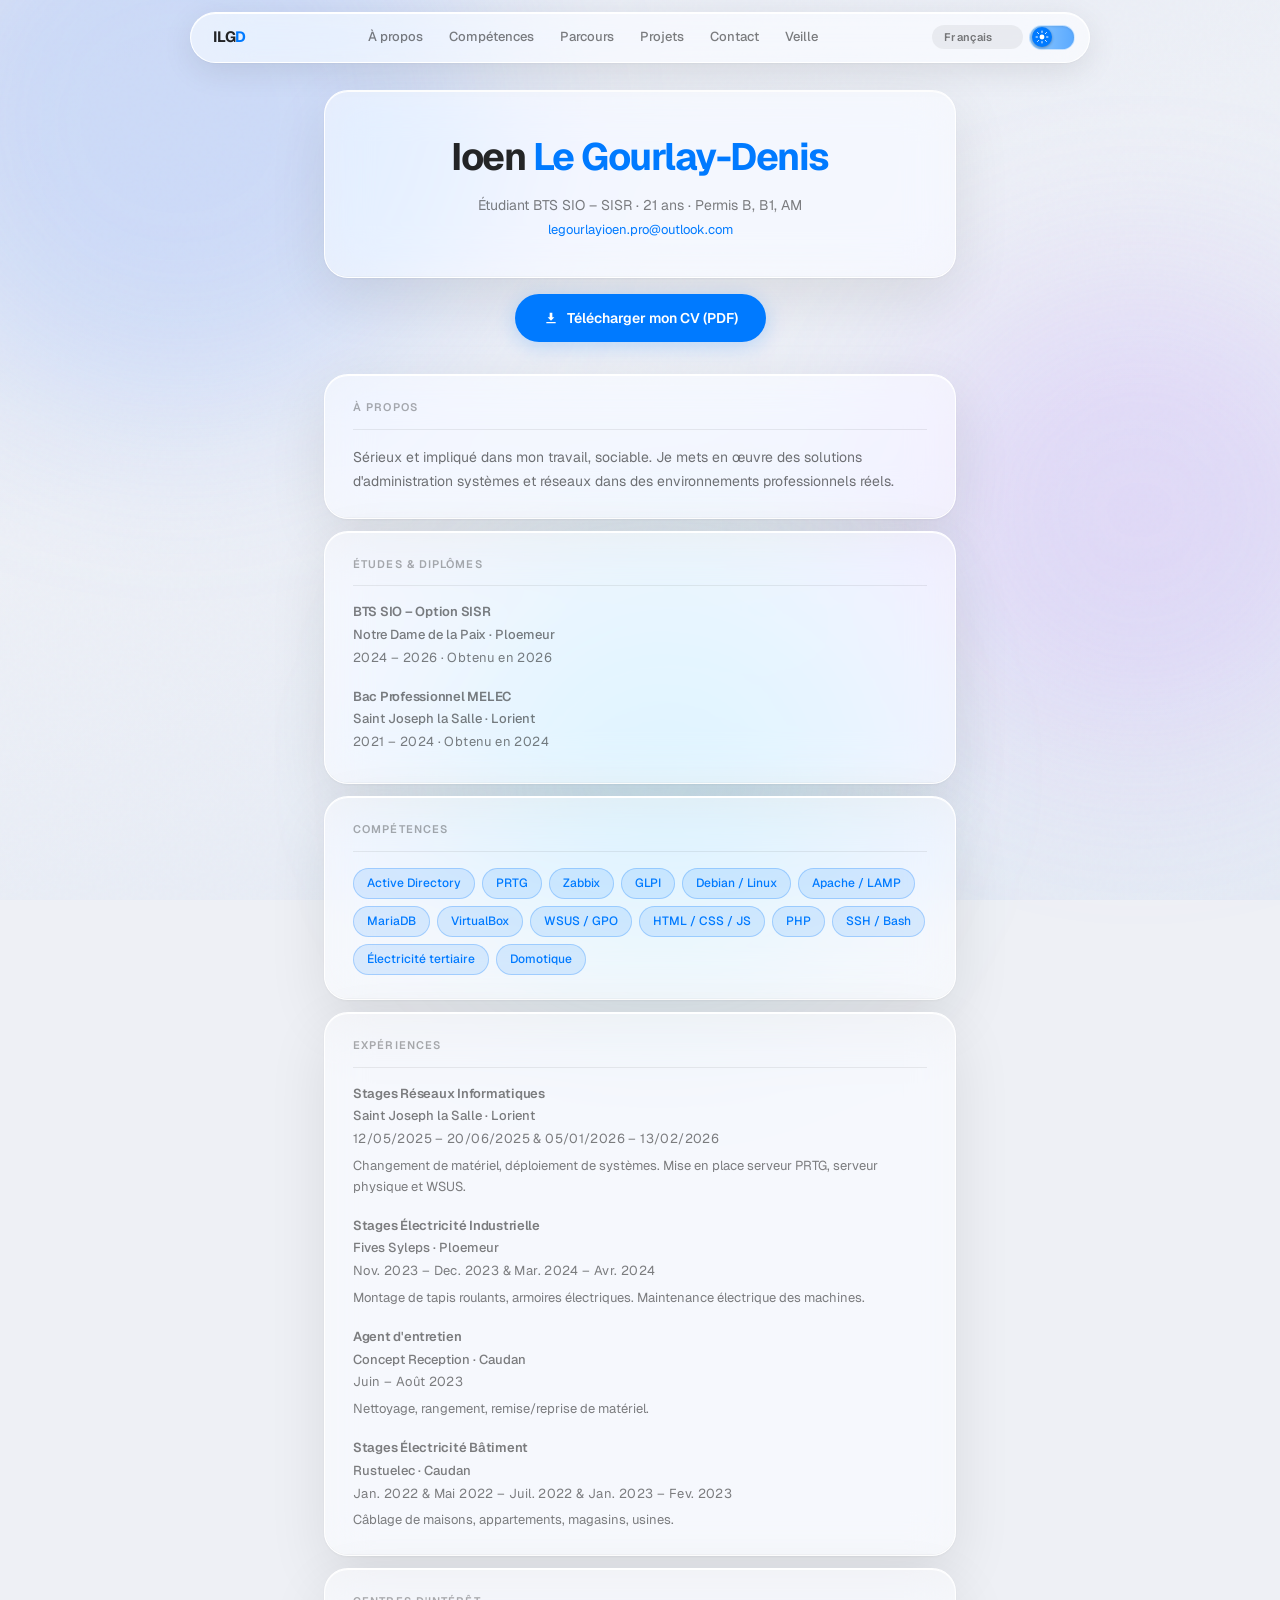
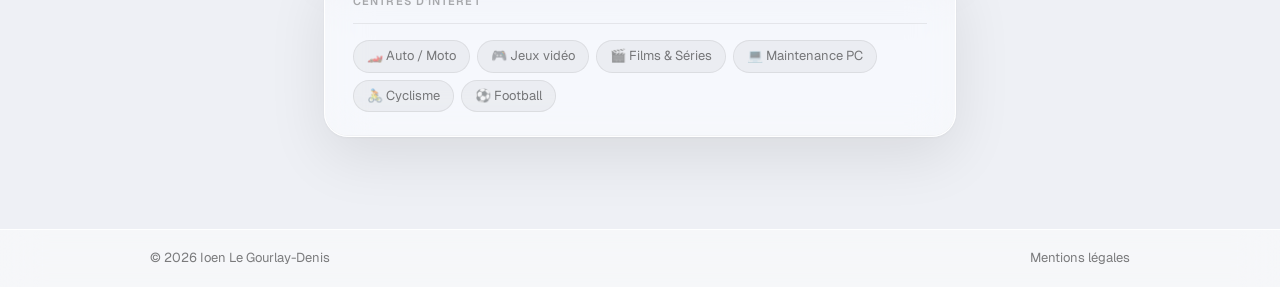
==== commit ddaa37d2: "Add files via upload" ====
--- a/cv.html
+++ b/cv.html
@@ -26,17 +26,40 @@
       <a href="veilletechnologique.html"   class="nav-a" data-fr="Veille"          data-en="Tech Watch">Veille</a>
     </div>
     <select class="lang-select" id="langSelect" aria-label="Changer la langue">
-      <option value="fr">FR</option>
-      <option value="en">EN</option>
-      <option value="es">ES</option>
-      <option value="de">DE</option>
-      <option value="pt">PT</option>
-      <option value="it">IT</option>
-      <option value="br">BR</option>
-      <option value="sv">SV</option>
-      <option value="nl">NL</option>
-      <option value="pl">PL</option>
+      <option value="fr">Français</option>
+      <option value="en">English</option>
+      <option value="es">Español</option>
+      <option value="de">Deutsch</option>
+      <option value="pt">Português</option>
+      <option value="it">Italiano</option>
+      <option value="br">Brezhoneg</option>
+      <option value="sv">Svenska</option>
+      <option value="nl">Nederlands</option>
+      <option value="pl">Polski</option>
     </select>
+    <label class="theme-toggle" id="themeToggle" aria-label="Basculer le mode sombre">
+      <input type="checkbox" id="themeCheckbox">
+      <span class="theme-track">
+        <span class="theme-thumb">
+          <svg class="icon-sun" viewBox="0 0 24 24" xmlns="http://www.w3.org/2000/svg">
+            <circle cx="12" cy="12" r="4.2" fill="#fff"/>
+            <g stroke="#fff" stroke-width="1.7" stroke-linecap="round">
+              <line x1="12" y1="1.8" x2="12" y2="4.2"/>
+              <line x1="12" y1="19.8" x2="12" y2="22.2"/>
+              <line x1="1.8" y1="12" x2="4.2" y2="12"/>
+              <line x1="19.8" y1="12" x2="22.2" y2="12"/>
+              <line x1="4.4" y1="4.4" x2="6.1" y2="6.1"/>
+              <line x1="17.9" y1="17.9" x2="19.6" y2="19.6"/>
+              <line x1="4.4" y1="19.6" x2="6.1" y2="17.9"/>
+              <line x1="17.9" y1="6.1" x2="19.6" y2="4.4"/>
+            </g>
+          </svg>
+          <svg class="icon-moon" viewBox="0 0 24 24" xmlns="http://www.w3.org/2000/svg">
+            <path d="M20.2 14.9A8.4 8.4 0 1 1 9.6 4.3a6.7 6.7 0 0 0 10.6 10.6z" fill="#000"/>
+          </svg>
+        </span>
+      </span>
+    </label>
     <button class="burger" id="burger"><span></span><span></span></button>
   </div>
 </nav>
--- a/styles.css
+++ b/styles.css
@@ -104,14 +104,40 @@
 }
 .lang-btn:hover{color:var(--text);background:rgba(0,0,0,0.09);}
 .lang-select{
-  font-size:11px;font-weight:600;letter-spacing:0.07em;color:var(--text-2);
-  background:rgba(0,0,0,0.055);padding:5px 10px;border-radius:100px;
+  font-size:11px;font-weight:600;letter-spacing:0.03em;color:var(--text-2);
+  background:rgba(0,0,0,0.055);padding:5px 12px;border-radius:100px;
   border:none;outline:none;cursor:pointer;transition:all 0.2s;flex-shrink:0;
   -webkit-appearance:none;-moz-appearance:none;appearance:none;
-  font-family:inherit;
+  font-family:inherit;max-width:120px;
 }
 .lang-select:hover{color:var(--text);background:rgba(0,0,0,0.09);}
-.lang-select:focus{background:rgba(0,0,0,0.09);}
+.lang-select:focus{background:rgba(0,0,0,0.09);}
+
+/* ── Theme toggle (sun/moon switch) ── */
+.theme-toggle{position:relative;display:inline-flex;align-items:center;cursor:pointer;flex-shrink:0;}
+.theme-toggle input{position:absolute;opacity:0;width:0;height:0;}
+.theme-track{
+  width:46px;height:25px;border-radius:100px;
+  background:linear-gradient(90deg,#8ec9ff,#5aa9ff);
+  border:0.5px solid rgba(255,255,255,0.6);
+  display:flex;align-items:center;
+  transition:background 0.35s ease;
+  box-shadow:inset 0 1px 2px rgba(0,0,0,0.08);
+}
+.theme-thumb{
+  width:20px;height:20px;border-radius:50%;
+  background:var(--blue);
+  display:flex;align-items:center;justify-content:center;
+  transform:translateX(2px);
+  transition:transform 0.32s cubic-bezier(0.34,1.2,0.64,1),background 0.35s ease;
+  box-shadow:0 1px 3px rgba(0,0,0,0.3);
+}
+.theme-thumb svg{width:14px;height:14px;}
+.icon-moon{display:none;}
+.theme-toggle input:checked ~ .theme-track{background:linear-gradient(90deg,#1c2230,#0c0e14);border-color:rgba(255,255,255,0.15);}
+.theme-toggle input:checked ~ .theme-track .theme-thumb{transform:translateX(23px);background:#f2f2f5;}
+.theme-toggle input:checked ~ .theme-track .icon-sun{display:none;}
+.theme-toggle input:checked ~ .theme-track .icon-moon{display:block;}
 .burger{display:none;flex-direction:column;gap:5px;padding:8px;flex-shrink:0;}
 .burger span{display:block;width:20px;height:1.5px;background:var(--text-2);border-radius:2px;transition:all 0.25s;}
 .burger.open span:first-child{transform:rotate(45deg) translate(4.5px,4.5px);}
@@ -489,4 +515,96 @@
   .projects-grid{grid-template-columns:1fr;}
   .hero-actions{flex-direction:column;align-items:stretch;}
   .btn-primary,.btn-ghost{text-align:center;}
-}+}
+
+/* ══════════════════════════════════════════════
+   ── DARK MODE ──
+   Activé via [data-theme="dark"] sur <html>.
+   Ne modifie rien du mode clair par défaut.
+   ══════════════════════════════════════════════ */
+html[data-theme="dark"]{
+  --blue:#0A84FF;
+  --blue-light:rgba(10,132,255,0.16);
+  --blue-border:rgba(10,132,255,0.35);
+  --blue-glow:rgba(10,132,255,0.35);
+  --glass-bg:rgba(28,30,38,0.55);
+  --glass-border:rgba(255,255,255,0.1);
+  --glass-shadow:0 1px 0 rgba(255,255,255,0.06) inset, 0 -0.5px 0 rgba(0,0,0,0.3) inset, 0 20px 60px rgba(0,0,0,0.5), 0 1px 3px rgba(0,0,0,0.4);
+  --text:rgba(255,255,255,0.92);
+  --text-2:rgba(255,255,255,0.62);
+  --text-3:rgba(255,255,255,0.42);
+}
+html[data-theme="dark"] body{background:#08090d;}
+
+/* Background canvas & blobs */
+html[data-theme="dark"] .bg-canvas{
+  background:linear-gradient(160deg,#05060a 0%,#0a0c13 40%,#080911 100%);
+}
+html[data-theme="dark"] .b1{background:rgba(60,110,255,0.28);}
+html[data-theme="dark"] .b2{background:rgba(150,90,255,0.22);}
+html[data-theme="dark"] .b3{background:rgba(40,180,200,0.18);}
+html[data-theme="dark"] .bg-noise{opacity:0.05;}
+
+/* Glass shimmer / highlight */
+html[data-theme="dark"] .glass::before{
+  background:linear-gradient(90deg,transparent 0%,rgba(255,255,255,0.14) 25%,rgba(255,255,255,0.14) 75%,transparent 100%);
+}
+html[data-theme="dark"] .glass::after{
+  background:linear-gradient(110deg,transparent 0%,rgba(255,255,255,0.05) 50%,transparent 100%);
+}
+
+/* Nav */
+html[data-theme="dark"] .nav-pill{
+  background:rgba(24,26,32,0.6);
+  border-color:rgba(255,255,255,0.1);
+  box-shadow:0 1px 0 rgba(255,255,255,0.06) inset,0 8px 32px rgba(0,0,0,0.45),0 1px 2px rgba(0,0,0,0.3);
+}
+html[data-theme="dark"] .nav-a:hover{background:rgba(255,255,255,0.08);}
+html[data-theme="dark"] .nav-a.active{background:rgba(255,255,255,0.1);}
+html[data-theme="dark"] .lang-select{background:rgba(255,255,255,0.08);}
+html[data-theme="dark"] .lang-select:hover,html[data-theme="dark"] .lang-select:focus{background:rgba(255,255,255,0.14);}
+html[data-theme="dark"] .lang-select option{background:#16181e;color:#fff;}
+html[data-theme="dark"] .burger span{background:var(--text-2);}
+html[data-theme="dark"] .mobile-drawer a:hover{background:rgba(255,255,255,0.07);}
+
+/* Hero */
+html[data-theme="dark"] .hero-photo{border-color:rgba(255,255,255,0.15);box-shadow:0 0 0 1px rgba(255,255,255,0.08),0 8px 24px rgba(0,0,0,0.5);}
+html[data-theme="dark"] .hero-photo-ring{background:conic-gradient(from 180deg,rgba(255,255,255,0.3),rgba(255,255,255,0.02),rgba(255,255,255,0.3));}
+html[data-theme="dark"] .btn-ghost{background:rgba(255,255,255,0.08);border-color:rgba(255,255,255,0.14);}
+html[data-theme="dark"] .btn-ghost:hover{background:rgba(255,255,255,0.13);}
+html[data-theme="dark"] .social-pill{background:rgba(255,255,255,0.07);border-color:rgba(255,255,255,0.12);}
+html[data-theme="dark"] .social-pill:hover{background:rgba(255,255,255,0.12);}
+html[data-theme="dark"] .scroll-cue-track{border-color:rgba(255,255,255,0.2);}
+html[data-theme="dark"] .scroll-cue-dot{background:rgba(255,255,255,0.45);}
+
+/* Skills */
+html[data-theme="dark"] .skill-card h3{border-bottom-color:rgba(255,255,255,0.1);}
+html[data-theme="dark"] .bar-track{background:rgba(255,255,255,0.1);}
+html[data-theme="dark"] .tl-dot{background:#1c1e26;}
+html[data-theme="dark"] .tl-line{background:linear-gradient(to bottom,transparent,rgba(255,255,255,0.15) 8%,rgba(255,255,255,0.15) 92%,transparent);}
+
+/* Projects */
+html[data-theme="dark"] .proj-icon{background:rgba(255,255,255,0.08);border-color:rgba(255,255,255,0.12);}
+
+/* Contact */
+html[data-theme="dark"] .cr{background:rgba(255,255,255,0.06);border-color:rgba(255,255,255,0.1);}
+html[data-theme="dark"] .cr:hover{background:rgba(255,255,255,0.1);}
+html[data-theme="dark"] .cform-row input,html[data-theme="dark"] .cform-row textarea{
+  background:rgba(255,255,255,0.06);border-color:rgba(255,255,255,0.14);
+}
+html[data-theme="dark"] .cform-row input:focus,html[data-theme="dark"] .cform-row textarea:focus{
+  background:rgba(255,255,255,0.1);box-shadow:0 0 0 4px rgba(10,132,255,0.16);
+}
+
+/* CV & interest chips */
+html[data-theme="dark"] .cv-block-title{border-bottom-color:rgba(255,255,255,0.1);}
+html[data-theme="dark"] .interest-chip{background:rgba(255,255,255,0.07);border-color:rgba(255,255,255,0.12);}
+
+/* Project detail pages */
+html[data-theme="dark"] .detail-card h2{border-bottom-color:rgba(255,255,255,0.1);}
+html[data-theme="dark"] .detail-card pre{
+  background:rgba(255,255,255,0.05);border-color:rgba(255,255,255,0.12);color:rgba(255,255,255,0.8);
+}
+
+/* Footer */
+html[data-theme="dark"] .site-footer{background:rgba(18,19,24,0.55);border-top-color:rgba(255,255,255,0.1);}
